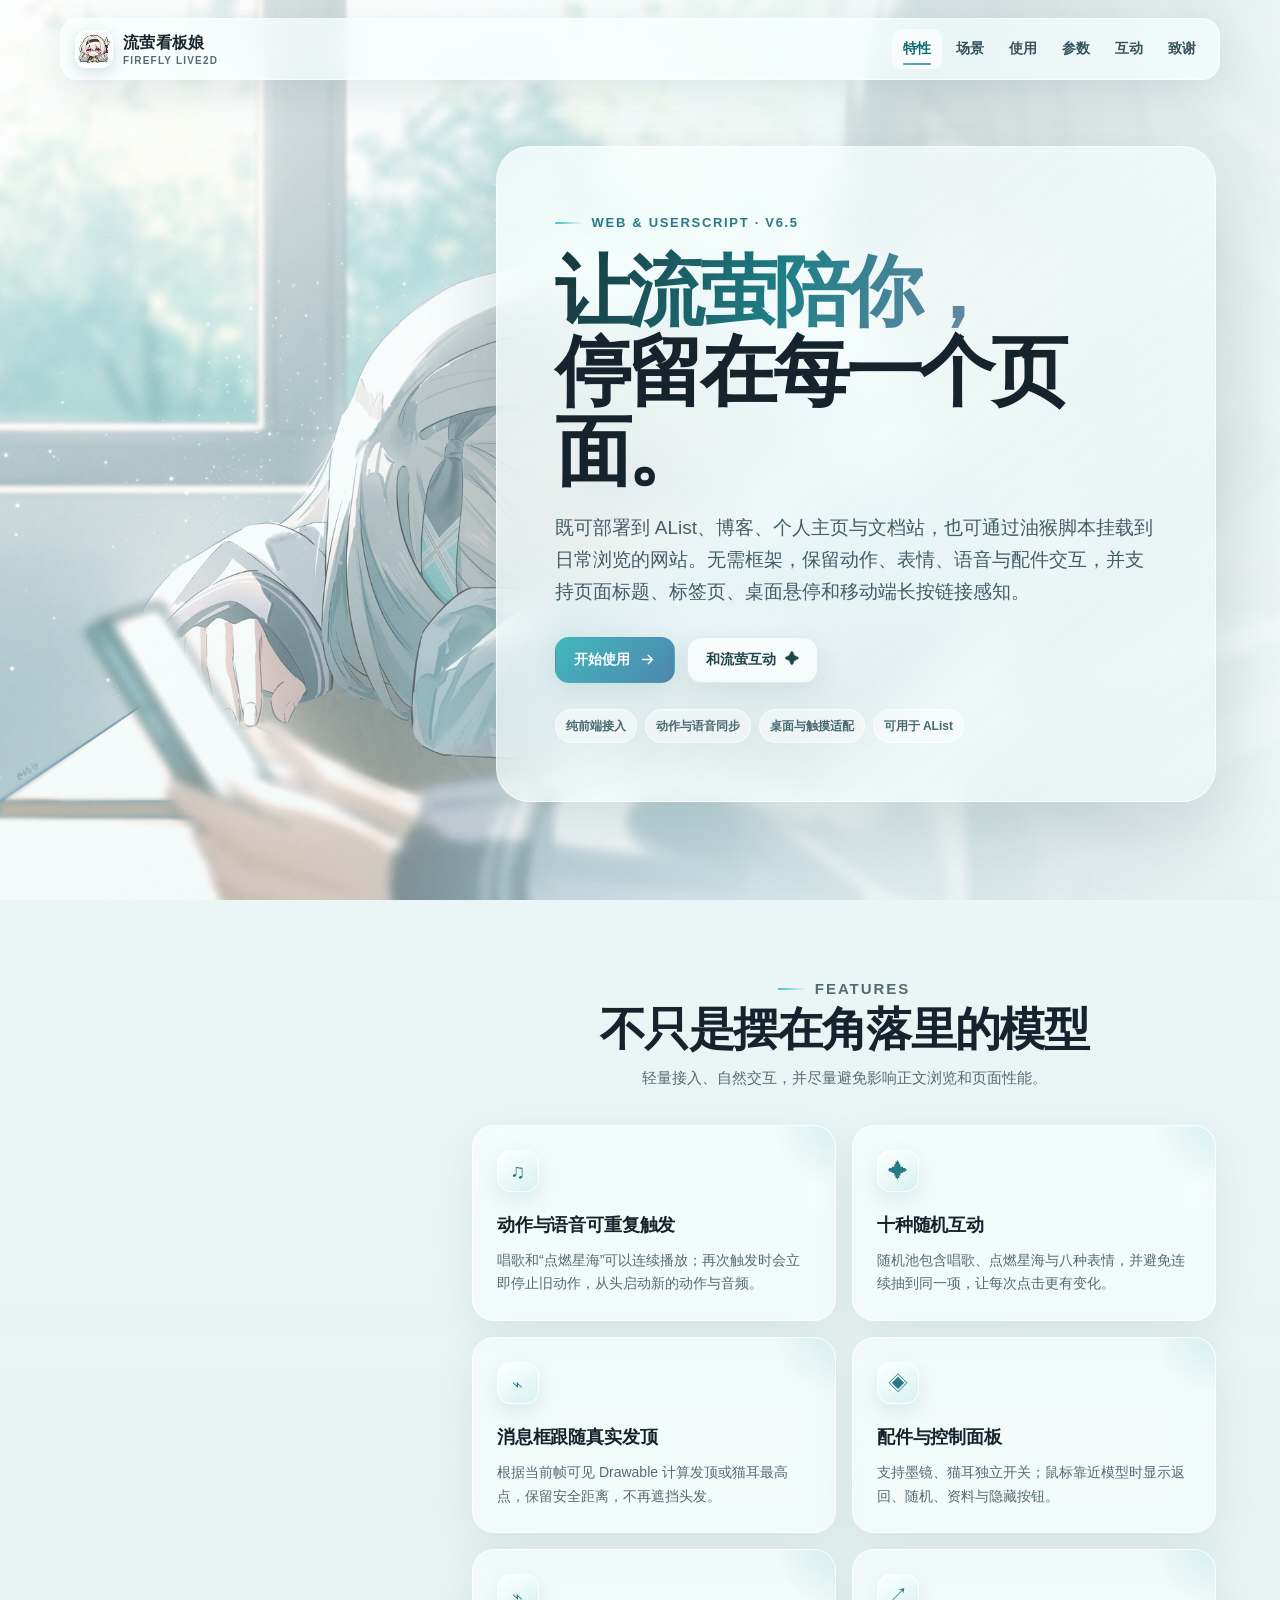
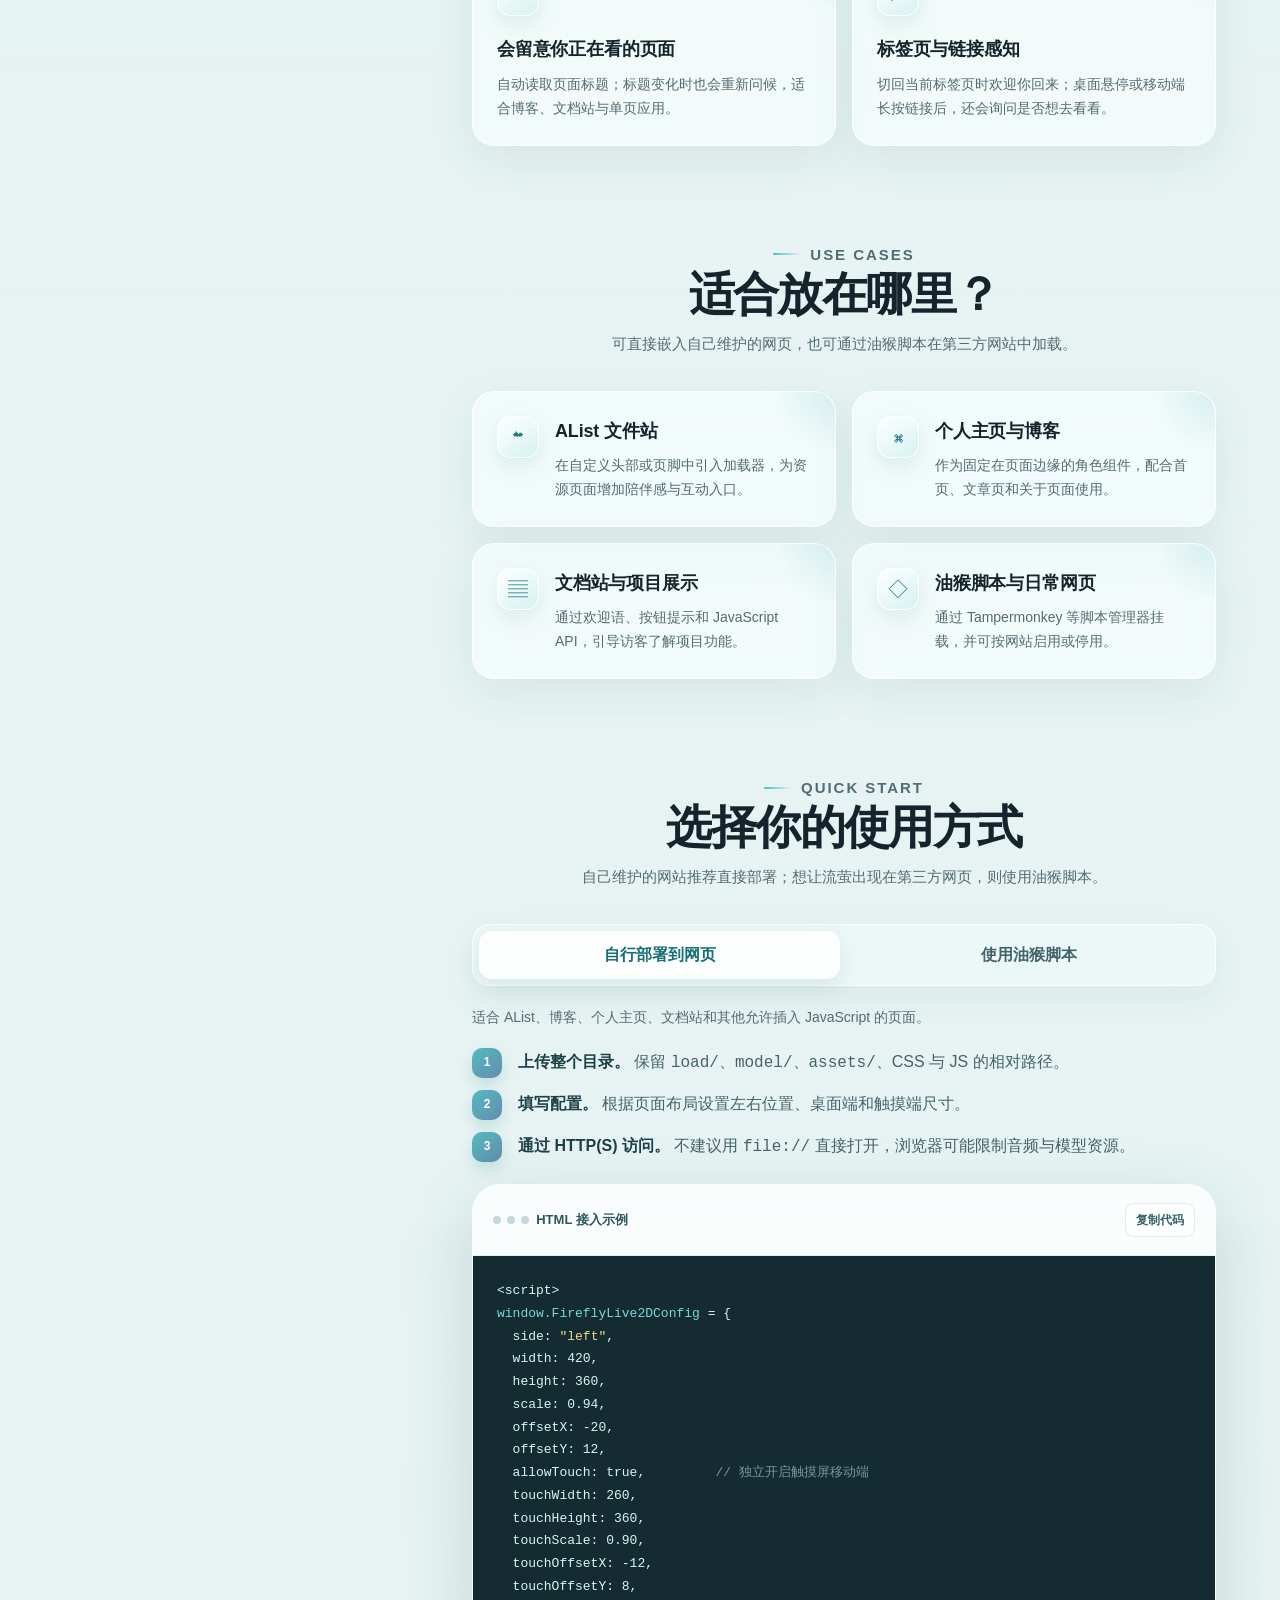
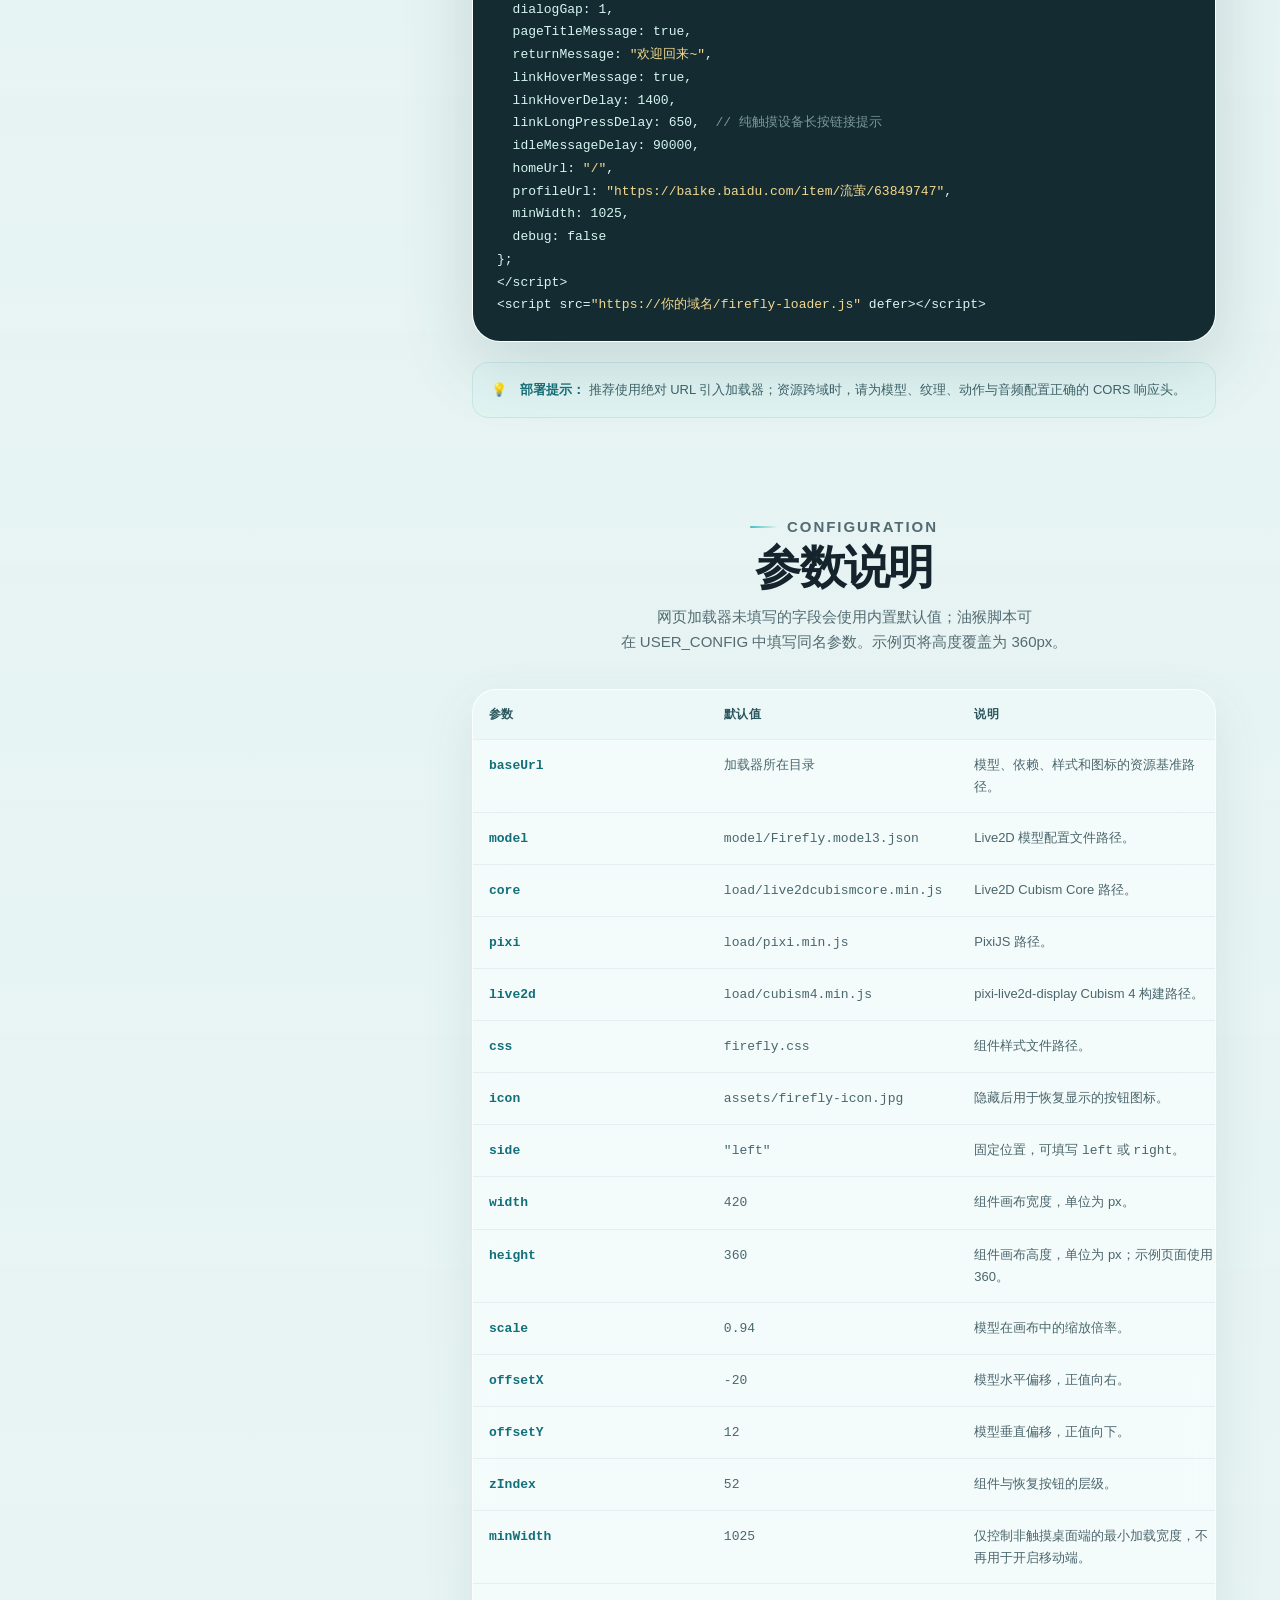
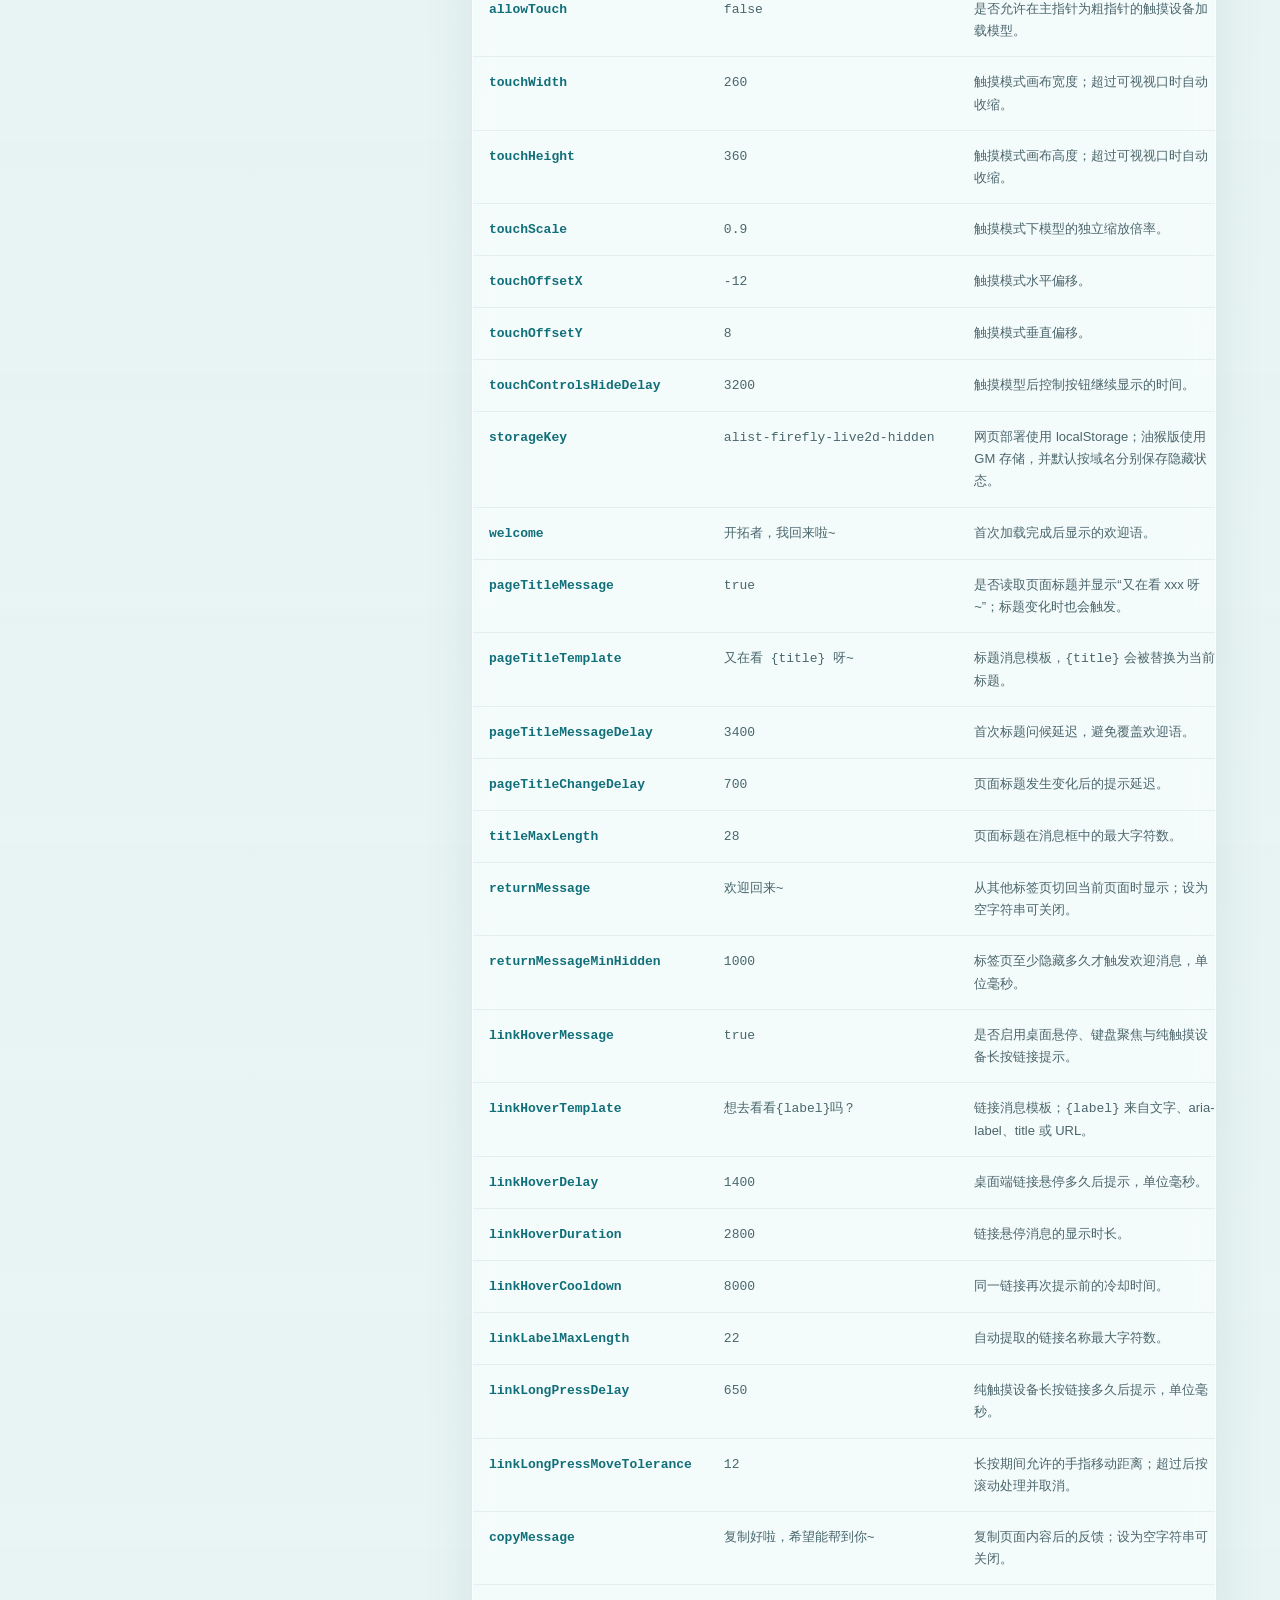
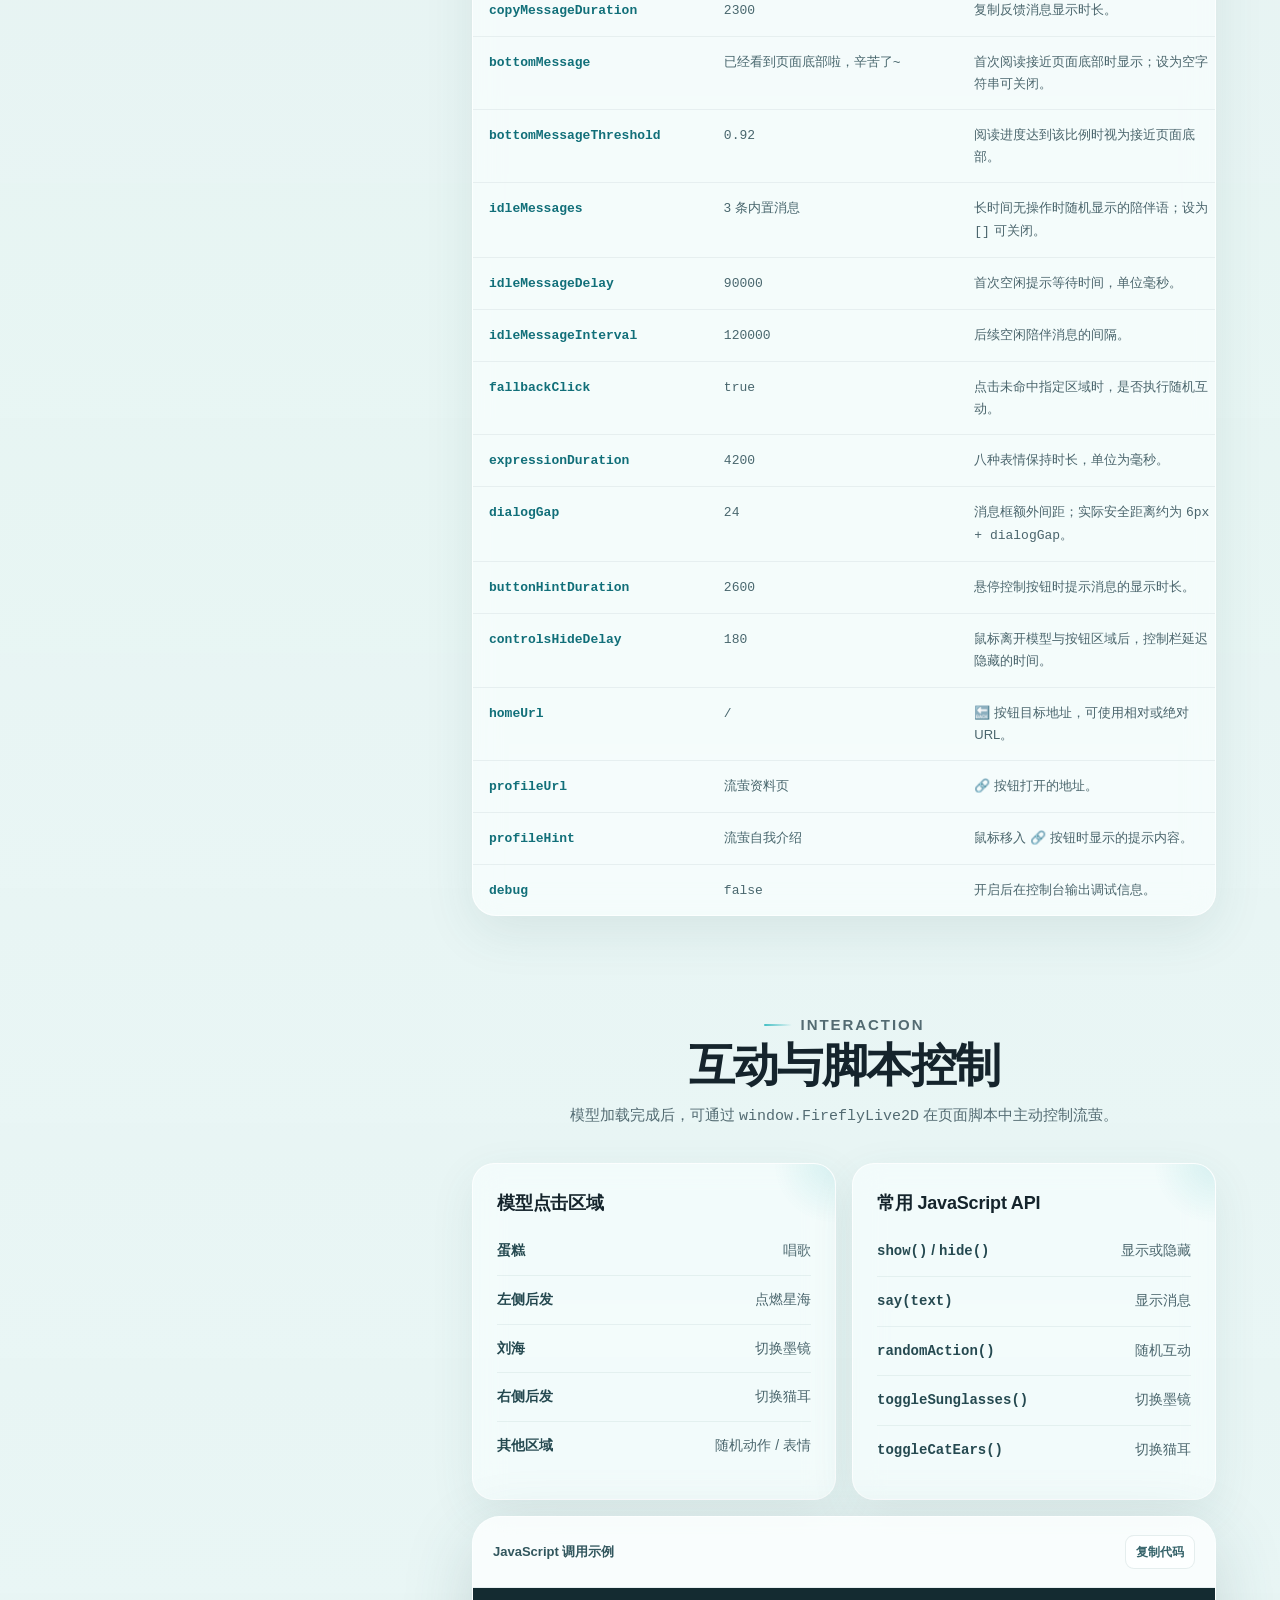
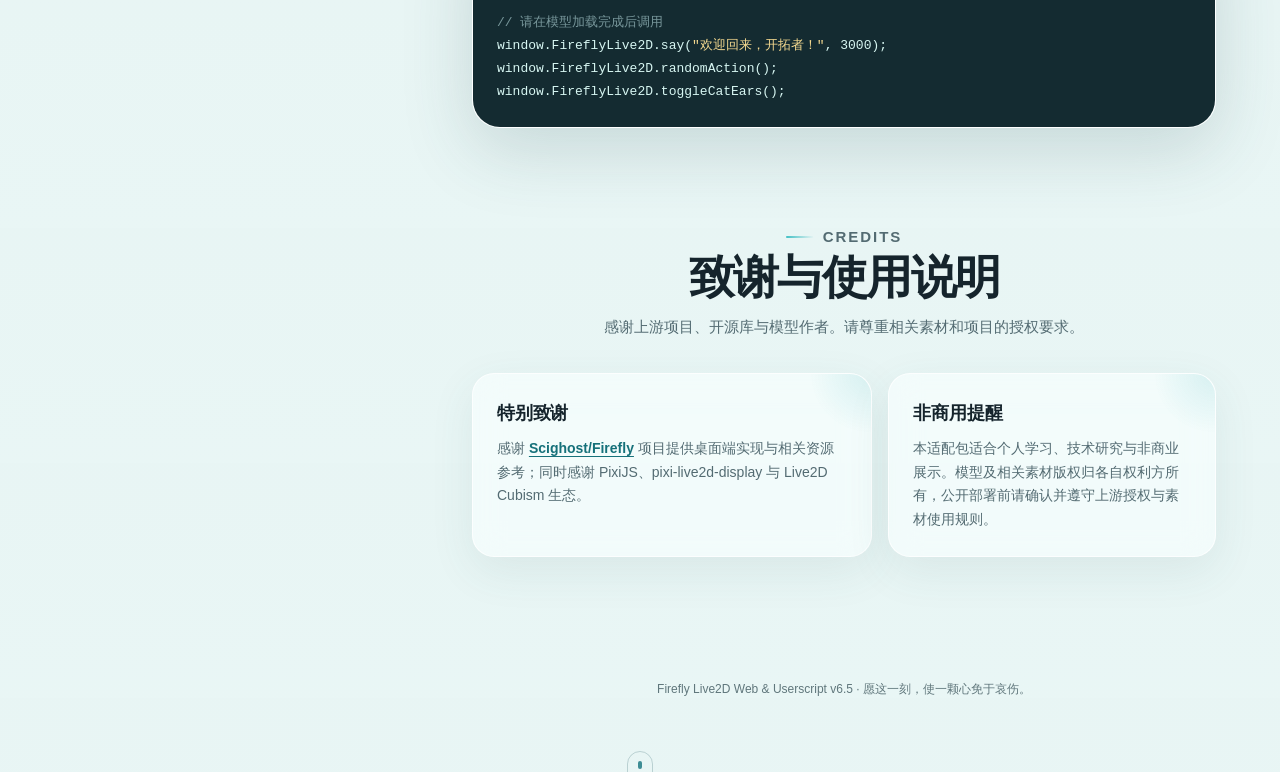
==== index.html @ b2aa6230 "流萤看板娘" ====
<!doctype html>
<html lang="zh-CN">
<head>
  <meta charset="UTF-8">
  <meta name="viewport" content="width=device-width, initial-scale=1.0">
  <meta name="description" content="流萤 Live2D 看板娘：支持网页自行部署与油猴脚本两种方式，适用于 AList、博客、个人主页、文档站及日常浏览网页。">
  <meta name="theme-color" content="#d8f2f1">
  <title>流萤看板娘 · 网页部署与油猴脚本</title>
  <style>
    :root {
      color-scheme: light;
      --ink: #15242c;
      --muted: #536b72;
      --line: rgba(255, 255, 255, .52);
      --glass: rgba(244, 252, 252, .72);
      --glass-strong: rgba(250, 255, 255, .88);
      --cyan: #42bfc4;
      --cyan-deep: #147c86;
      --blue: #5c88b5;
      --shadow: 0 22px 70px rgba(42, 83, 91, .18);
      --radius: 28px;
      --page-right: clamp(20px, 5vw, 78px);
      --model-space: clamp(360px, 35vw, 520px);
    }

    * { box-sizing: border-box; }

    html {
      scroll-behavior: smooth;
      scroll-padding-top: 92px;
    }

    body {
      min-width: 320px;
      margin: 0;
      color: var(--ink);
      font-family: Inter, ui-sans-serif, -apple-system, BlinkMacSystemFont, "Segoe UI", "Microsoft YaHei", "PingFang SC", sans-serif;
      line-height: 1.7;
      background: #eaf6f5;
      overflow-x: hidden;
    }

    button, a { -webkit-tap-highlight-color: transparent; }
    a { color: inherit; }

    .site-background {
      position: fixed;
      inset: 0;
      z-index: -3;
      overflow: hidden;
      background: #dcefee;
    }

    .site-background img {
      width: 100%;
      height: 100%;
      object-fit: cover;
      object-position: center center;
      filter: saturate(.88) contrast(.96) brightness(1.04);
      transform: scale(1.015);
    }

    .site-background::after {
      content: "";
      position: absolute;
      inset: 0;
      background:
        linear-gradient(90deg, rgba(225, 245, 244, .06) 0%, rgba(233, 248, 247, .18) 32%, rgba(239, 250, 249, .72) 66%, rgba(247, 253, 252, .92) 100%),
        linear-gradient(180deg, rgba(255, 255, 255, .08), rgba(220, 239, 238, .28));
    }

    .noise {
      position: fixed;
      inset: 0;
      z-index: -2;
      pointer-events: none;
      opacity: .24;
      background-image: url("data:image/svg+xml,%3Csvg viewBox='0 0 180 180' xmlns='http://www.w3.org/2000/svg'%3E%3Cfilter id='n'%3E%3CfeTurbulence type='fractalNoise' baseFrequency='.9' numOctaves='2' stitchTiles='stitch'/%3E%3C/filter%3E%3Crect width='100%25' height='100%25' filter='url(%23n)' opacity='.09'/%3E%3C/svg%3E");
    }

    .topbar {
      position: fixed;
      top: 18px;
      left: 50%;
      z-index: 100;
      width: min(1160px, calc(100% - 36px));
      transform: translateX(-50%);
      display: flex;
      align-items: center;
      justify-content: space-between;
      gap: 18px;
      padding: 10px 12px 10px 14px;
      border: 1px solid var(--line);
      border-radius: 18px;
      background: rgba(248, 255, 255, .68);
      box-shadow: 0 12px 40px rgba(42, 86, 93, .12);
      backdrop-filter: blur(18px) saturate(1.2);
      -webkit-backdrop-filter: blur(18px) saturate(1.2);
    }

    .brand {
      display: inline-flex;
      align-items: center;
      gap: 10px;
      min-width: max-content;
      text-decoration: none;
      font-weight: 800;
      letter-spacing: .02em;
    }

    .brand img {
      width: 38px;
      height: 38px;
      object-fit: cover;
      border: 2px solid rgba(255,255,255,.9);
      border-radius: 12px;
      box-shadow: 0 5px 16px rgba(45, 108, 116, .18);
    }

    .brand small {
      display: block;
      margin-top: -4px;
      color: var(--muted);
      font-size: 10px;
      font-weight: 700;
      letter-spacing: .12em;
      text-transform: uppercase;
    }

    .nav {
      display: flex;
      align-items: center;
      gap: 3px;
      min-width: 0;
      overflow-x: auto;
      scrollbar-width: none;
    }

    .nav::-webkit-scrollbar { display: none; }

    .nav a {
      position: relative;
      flex: 0 0 auto;
      padding: 8px 11px;
      border-radius: 10px;
      color: #34535b;
      font-size: 14px;
      font-weight: 650;
      text-decoration: none;
      transition: color .2s ease, background .2s ease, transform .2s ease;
    }

    .nav a:hover,
    .nav a:focus-visible,
    .nav a.active {
      color: #0e6972;
      background: rgba(255,255,255,.66);
      outline: none;
    }

    .nav a:hover { transform: translateY(-1px); }

    .nav a.active::after {
      content: "";
      position: absolute;
      left: 11px;
      right: 11px;
      bottom: 4px;
      height: 2px;
      border-radius: 99px;
      background: linear-gradient(90deg, #44b9bd, #6a8faf);
    }

    main {
      position: relative;
      width: 100%;
    }

    .hero {
      min-height: 100svh;
      display: flex;
      align-items: center;
      padding: 126px var(--page-right) 78px var(--model-space);
    }

    .hero-card {
      width: min(720px, 100%);
      margin-left: auto;
      padding: clamp(28px, 4.5vw, 58px);
      border: 1px solid rgba(255,255,255,.64);
      border-radius: 34px;
      background: linear-gradient(145deg, rgba(249,255,255,.74), rgba(237,249,248,.58));
      box-shadow: var(--shadow);
      backdrop-filter: blur(22px) saturate(1.14);
      -webkit-backdrop-filter: blur(22px) saturate(1.14);
    }

    .eyebrow {
      display: inline-flex;
      align-items: center;
      gap: 9px;
      margin: 0 0 18px;
      color: #287985;
      font-size: 13px;
      font-weight: 800;
      letter-spacing: .13em;
      text-transform: uppercase;
    }

    .eyebrow::before {
      content: "";
      width: 28px;
      height: 2px;
      border-radius: 99px;
      background: linear-gradient(90deg, var(--cyan), rgba(66,191,196,0));
    }

    h1, h2, h3, p { margin-top: 0; }

    h1 {
      margin-bottom: 20px;
      font-size: clamp(42px, 6vw, 78px);
      line-height: 1.04;
      letter-spacing: -.055em;
      text-wrap: balance;
    }

    .gradient-text {
      color: transparent;
      background: linear-gradient(110deg, #17383d 3%, #1f7f87 52%, #6889a7 98%);
      -webkit-background-clip: text;
      background-clip: text;
    }

    .hero-lead {
      max-width: 610px;
      margin-bottom: 28px;
      color: #425e66;
      font-size: clamp(16px, 1.6vw, 19px);
    }

    .actions {
      display: flex;
      flex-wrap: wrap;
      gap: 12px;
      margin-bottom: 26px;
    }

    .button {
      display: inline-flex;
      align-items: center;
      justify-content: center;
      gap: 9px;
      min-height: 46px;
      padding: 0 18px;
      border: 1px solid rgba(52, 122, 130, .12);
      border-radius: 14px;
      color: #21444b;
      background: rgba(255,255,255,.68);
      box-shadow: 0 8px 24px rgba(42, 94, 101, .10);
      font: inherit;
      font-size: 14px;
      font-weight: 760;
      text-decoration: none;
      cursor: pointer;
      transition: transform .2s ease, box-shadow .2s ease, background .2s ease;
    }

    .button:hover {
      transform: translateY(-2px);
      box-shadow: 0 13px 28px rgba(39, 111, 119, .16);
    }

    .button.primary {
      border-color: transparent;
      color: #fff;
      background: linear-gradient(135deg, #42b8bd, #4e86ad);
    }

    .button svg { width: 17px; height: 17px; }

    .chips {
      display: flex;
      flex-wrap: wrap;
      gap: 8px;
    }

    .chip {
      padding: 6px 10px;
      border: 1px solid rgba(255,255,255,.68);
      border-radius: 999px;
      color: #496970;
      background: rgba(255,255,255,.46);
      font-size: 12px;
      font-weight: 700;
    }

    .scroll-cue {
      position: absolute;
      left: 50%;
      bottom: 22px;
      width: 26px;
      height: 42px;
      border: 1px solid rgba(49, 100, 107, .25);
      border-radius: 99px;
      transform: translateX(-50%);
    }

    .scroll-cue::after {
      content: "";
      position: absolute;
      top: 9px;
      left: 50%;
      width: 4px;
      height: 8px;
      border-radius: 99px;
      background: #3e8d95;
      transform: translateX(-50%);
      animation: scroll-dot 1.8s ease-in-out infinite;
    }

    @keyframes scroll-dot {
      0%, 100% { opacity: .3; transform: translate(-50%, 0); }
      45% { opacity: 1; transform: translate(-50%, 12px); }
    }

    .content-wrap {
      padding: 76px var(--page-right) 100px;
      background:
        linear-gradient(180deg, rgba(238,248,247,.12), rgba(229,242,241,.82) 8%, rgba(232,245,244,.94) 100%);
    }

    .content-inner {
      width: min(1080px, 100%);
      margin: 0 auto;
    }

    .section {
      margin-bottom: 96px;
      scroll-margin-top: 105px;
    }

    .section-heading {
      display: flex;
      flex-direction: column;
      align-items: center;
      gap: 10px;
      width: min(780px, 100%);
      margin: 0 auto 32px;
      text-align: center;
    }

    .section-heading > div {
      display: flex;
      flex-direction: column;
      align-items: center;
    }

    .section-heading h2 {
      margin-bottom: 0;
      font-size: clamp(30px, 4vw, 46px);
      line-height: 1.13;
      letter-spacing: -.035em;
    }

    .section-heading p {
      max-width: 680px;
      margin-bottom: 2px;
      color: var(--muted);
      font-size: 15px;
      text-wrap: balance;
    }

    .section-heading .eyebrow { justify-content: center; }

    .grid {
      display: grid;
      gap: 16px;
    }

    .feature-grid { grid-template-columns: repeat(2, minmax(0, 1fr)); }
    .scenario-grid { grid-template-columns: repeat(2, minmax(0, 1fr)); }

    .card {
      position: relative;
      overflow: hidden;
      padding: 24px;
      border: 1px solid rgba(255,255,255,.72);
      border-radius: 22px;
      background: rgba(249, 255, 255, .62);
      box-shadow: 0 14px 45px rgba(57, 98, 104, .09);
      backdrop-filter: blur(15px);
      -webkit-backdrop-filter: blur(15px);
    }

    .card::before {
      content: "";
      position: absolute;
      width: 120px;
      height: 120px;
      right: -58px;
      top: -60px;
      border-radius: 50%;
      background: radial-gradient(circle, rgba(88,190,192,.18), rgba(88,190,192,0) 70%);
      pointer-events: none;
    }

    .card-icon {
      display: grid;
      place-items: center;
      width: 42px;
      height: 42px;
      margin-bottom: 18px;
      border: 1px solid rgba(255,255,255,.78);
      border-radius: 14px;
      color: #267985;
      background: linear-gradient(145deg, rgba(255,255,255,.9), rgba(203,239,237,.72));
      box-shadow: 0 8px 22px rgba(57, 124, 131, .13);
      font-size: 20px;
    }

    .card h3 {
      margin-bottom: 8px;
      font-size: 18px;
      letter-spacing: -.01em;
    }

    .card p {
      margin-bottom: 0;
      color: var(--muted);
      font-size: 14px;
    }

    .scenario-card {
      display: grid;
      grid-template-columns: auto 1fr;
      gap: 16px;
      align-items: start;
    }

    .scenario-card .card-icon { margin-bottom: 0; }

    .panel {
      overflow: hidden;
      border: 1px solid rgba(255,255,255,.76);
      border-radius: var(--radius);
      background: rgba(247, 254, 254, .73);
      box-shadow: var(--shadow);
      backdrop-filter: blur(18px);
      -webkit-backdrop-filter: blur(18px);
    }

    .panel-head {
      display: flex;
      align-items: center;
      justify-content: space-between;
      gap: 16px;
      padding: 18px 20px;
      border-bottom: 1px solid rgba(89, 130, 135, .11);
      color: #31565d;
      background: rgba(255,255,255,.46);
      font-size: 13px;
      font-weight: 800;
    }

    .window-dots { display: inline-flex; gap: 6px; }
    .window-dots i { width: 8px; height: 8px; border-radius: 50%; background: rgba(52,110,117,.26); }

    .copy-button {
      padding: 6px 10px;
      border: 1px solid rgba(56, 112, 119, .12);
      border-radius: 9px;
      color: #35636a;
      background: rgba(255,255,255,.55);
      font: inherit;
      font-size: 12px;
      font-weight: 750;
      cursor: pointer;
    }

    pre {
      margin: 0;
      padding: 24px;
      color: #d7f6f2;
      background: #142b31;
      font: 13px/1.75 "Cascadia Code", "SFMono-Regular", Consolas, monospace;
      tab-size: 2;
      white-space: pre;
      overflow: auto;
    }

    code { font-family: "Cascadia Code", "SFMono-Regular", Consolas, monospace; }
    .code-key { color: #78d7d6; }
    .code-string { color: #f3d88f; }
    .code-comment { color: #78979b; }

    .steps {
      display: grid;
      gap: 12px;
      margin: 0 0 22px;
      padding: 0;
      list-style: none;
      counter-reset: step;
    }

    .steps li {
      counter-increment: step;
      display: grid;
      grid-template-columns: 34px 1fr;
      gap: 12px;
      align-items: start;
      color: #45636a;
    }

    .steps li::before {
      content: counter(step);
      display: grid;
      place-items: center;
      width: 30px;
      height: 30px;
      border-radius: 10px;
      color: #fff;
      background: linear-gradient(135deg, #52bbc0, #668caf);
      font-size: 12px;
      font-weight: 900;
      box-shadow: 0 7px 15px rgba(58, 135, 143, .2);
    }

    .steps strong { color: #1d4148; }


    .install-tabs {
      display: grid;
      grid-template-columns: repeat(2, minmax(0, 1fr));
      gap: 8px;
      margin: 0 0 20px;
      padding: 6px;
      border: 1px solid rgba(255,255,255,.72);
      border-radius: 18px;
      background: rgba(239,250,249,.62);
      box-shadow: 0 10px 34px rgba(48, 94, 101, .08);
    }

    .install-tab {
      min-height: 48px;
      padding: 9px 14px;
      border: 0;
      border-radius: 13px;
      color: #43636a;
      background: transparent;
      font: inherit;
      font-weight: 800;
      cursor: pointer;
      transition: color .18s ease, background .18s ease, box-shadow .18s ease;
    }

    .install-tab[aria-selected="true"] {
      color: #176e77;
      background: rgba(255,255,255,.86);
      box-shadow: 0 7px 22px rgba(43, 104, 111, .12);
    }

    .install-pane[hidden] { display: none; }
    .install-pane .panel + .notice,
    .install-pane .steps + .panel { margin-top: 20px; }

    .method-actions {
      display: flex;
      flex-wrap: wrap;
      gap: 10px;
      margin: 18px 0 4px;
    }

    .method-note {
      margin: 0 0 18px;
      color: var(--muted);
      font-size: 14px;
    }

    .table-wrap {
      overflow: auto;
      border: 1px solid rgba(255,255,255,.75);
      border-radius: 24px;
      background: rgba(250,255,255,.66);
      box-shadow: 0 16px 50px rgba(48, 94, 101, .10);
      backdrop-filter: blur(14px);
      -webkit-backdrop-filter: blur(14px);
    }

    table {
      width: 100%;
      min-width: 760px;
      border-collapse: collapse;
      font-size: 13px;
    }

    th, td {
      padding: 14px 16px;
      border-bottom: 1px solid rgba(76, 116, 122, .09);
      text-align: left;
      vertical-align: top;
    }

    th {
      position: sticky;
      top: 0;
      z-index: 1;
      color: #2c565d;
      background: rgba(235,248,247,.94);
      font-size: 12px;
      letter-spacing: .04em;
    }

    tbody tr:hover { background: rgba(255,255,255,.48); }
    tbody tr:last-child td { border-bottom: 0; }
    td:first-child code { color: #116f79; font-weight: 800; }
    td:nth-child(2) { color: #48666d; white-space: nowrap; }
    td:nth-child(3) { color: #4a656c; }

    .notice {
      display: flex;
      gap: 13px;
      margin-top: 18px;
      padding: 16px 18px;
      border: 1px solid rgba(75, 155, 160, .15);
      border-radius: 16px;
      color: #3f6268;
      background: rgba(221, 245, 243, .64);
      font-size: 13px;
    }

    .notice strong { color: #156e77; }

    .interaction-grid {
      display: grid;
      grid-template-columns: 1fr 1fr;
      gap: 16px;
    }

    .interaction-list {
      margin: 0;
      padding: 0;
      list-style: none;
    }

    .interaction-list li {
      display: flex;
      justify-content: space-between;
      gap: 16px;
      padding: 12px 0;
      border-bottom: 1px solid rgba(78, 119, 125, .09);
      color: #4c676e;
      font-size: 14px;
    }

    .interaction-list li:last-child { border-bottom: 0; }
    .interaction-list strong { color: #254950; }

    .thanks {
      display: grid;
      grid-template-columns: 1.1fr .9fr;
      gap: 16px;
    }

    .thanks a {
      color: #16717a;
      font-weight: 750;
      text-decoration-thickness: 1px;
      text-underline-offset: 3px;
    }

    footer {
      padding: 26px 0 4px;
      color: #60777c;
      font-size: 12px;
      text-align: center;
    }

    .reveal {
      opacity: 0;
      transform: translateY(18px);
      transition: opacity .7s ease, transform .7s ease;
    }

    .reveal.visible { opacity: 1; transform: translateY(0); }

    @media (max-width: 1180px) {
      :root { --model-space: clamp(330px, 34vw, 420px); }
      .topbar { width: min(1080px, calc(100% - 28px)); }
      .nav a { padding-inline: 9px; font-size: 13px; }
      h1 { font-size: clamp(40px, 6vw, 64px); }
    }

    @media (min-width: 1025px) and (max-width: 1500px) {
      .content-wrap {
        padding-left: calc(var(--model-space) + 24px);
        padding-right: var(--page-right);
      }
      .content-inner { width: min(980px, 100%); }
    }

    @media (max-width: 1024px), (pointer: coarse) {
      :root { --model-space: var(--page-right); }
      .site-background img { object-position: 43% center; }
      .site-background::after {
        background: linear-gradient(180deg, rgba(240,250,249,.52), rgba(239,250,249,.9) 55%, rgba(232,246,245,.98));
      }
      .hero { align-items: flex-end; padding-top: 130px; }
      .hero-card { width: 100%; }
      .content-wrap { padding-inline: var(--page-right); }
      .content-inner { width: 100%; }
    }

    @media (max-width: 720px) {
      .topbar { top: 10px; width: calc(100% - 20px); }
      .brand span { font-size: 14px; }
      .brand small { display: none; }
      .nav a { padding: 7px 8px; font-size: 12px; }
      .hero { padding-top: 112px; padding-bottom: 60px; }
      .hero-card { padding: 25px 20px; border-radius: 25px; }
      h1 { font-size: clamp(37px, 13vw, 56px); }
      .content-wrap { padding-top: 54px; padding-bottom: 70px; }
      .section { margin-bottom: 66px; }
      .section-heading { gap: 9px; margin-bottom: 25px; }
      .feature-grid, .scenario-grid, .interaction-grid, .thanks { grid-template-columns: 1fr; }
      .actions .button { flex: 1 1 160px; }
      .card { padding: 20px; }
      pre { padding: 20px 16px; font-size: 12px; }
      .scroll-cue { display: none; }
    }

    @media (prefers-reduced-motion: reduce) {
      html { scroll-behavior: auto; }
      *, *::before, *::after { animation: none !important; transition-duration: .01ms !important; }
      .reveal { opacity: 1; transform: none; }
    }
  </style>
</head>
<body>
  <div class="site-background" aria-hidden="true">
    <img src="./assets/firefly-background.jpg" alt="">
  </div>
  <div class="noise" aria-hidden="true"></div>

  <header class="topbar">
    <a class="brand" href="#top" aria-label="返回页面顶部">
      <img src="./assets/firefly-icon.jpg" alt="流萤图标">
      <span>流萤看板娘<small>Firefly Live2D</small></span>
    </a>
    <nav class="nav" aria-label="主导航">
      <a href="#features">特性</a>
      <a href="#scenarios">场景</a>
      <a href="#quick-start">使用</a>
      <a href="#config">参数</a>
      <a href="#interaction">互动</a>
      <a href="#thanks">致谢</a>
    </nav>
  </header>

  <main id="top">
    <section class="hero" aria-labelledby="hero-title">
      <div class="hero-card">
        <p class="eyebrow">Web & Userscript · v6.5</p>
        <h1 id="hero-title"><span class="gradient-text">让流萤陪你，</span><br>停留在每一个页面。</h1>
        <p class="hero-lead">
          既可部署到 AList、博客、个人主页与文档站，也可通过油猴脚本挂载到日常浏览的网站。无需框架，保留动作、表情、语音与配件交互，并支持页面标题、标签页、桌面悬停和移动端长按链接感知。
        </p>
        <div class="actions">
          <a class="button primary" href="#quick-start">
            开始使用
            <svg viewBox="0 0 24 24" fill="none" aria-hidden="true"><path d="M5 12h14M13 6l6 6-6 6" stroke="currentColor" stroke-width="2" stroke-linecap="round" stroke-linejoin="round"/></svg>
          </a>
          <button class="button" id="demo-action" type="button">
            和流萤互动
            <span aria-hidden="true">✦</span>
          </button>
        </div>
        <div class="chips" aria-label="项目特性标签">
          <span class="chip">纯前端接入</span>
          <span class="chip">动作与语音同步</span>
          <span class="chip">桌面与触摸适配</span>
          <span class="chip">可用于 AList</span>
        </div>
      </div>
      <a class="scroll-cue" href="#features" aria-label="向下查看内容"></a>
    </section>

    <div class="content-wrap">
      <div class="content-inner">
        <section class="section reveal" id="features">
          <div class="section-heading">
            <div>
              <p class="eyebrow">Features</p>
              <h2>不只是摆在角落里的模型</h2>
            </div>
            <p>轻量接入、自然交互，并尽量避免影响正文浏览和页面性能。</p>
          </div>
          <div class="grid feature-grid">
            <article class="card">
              <div class="card-icon" aria-hidden="true">♫</div>
              <h3>动作与语音可重复触发</h3>
              <p>唱歌和“点燃星海”可以连续播放；再次触发时会立即停止旧动作，从头启动新的动作与音频。</p>
            </article>
            <article class="card">
              <div class="card-icon" aria-hidden="true">✦</div>
              <h3>十种随机互动</h3>
              <p>随机池包含唱歌、点燃星海与八种表情，并避免连续抽到同一项，让每次点击更有变化。</p>
            </article>
            <article class="card">
              <div class="card-icon" aria-hidden="true">⌁</div>
              <h3>消息框跟随真实发顶</h3>
              <p>根据当前帧可见 Drawable 计算发顶或猫耳最高点，保留安全距离，不再遮挡头发。</p>
            </article>
            <article class="card">
              <div class="card-icon" aria-hidden="true">◈</div>
              <h3>配件与控制面板</h3>
              <p>支持墨镜、猫耳独立开关；鼠标靠近模型时显示返回、随机、资料与隐藏按钮。</p>
            </article>
            <article class="card">
              <div class="card-icon" aria-hidden="true">⌁</div>
              <h3>会留意你正在看的页面</h3>
              <p>自动读取页面标题；标题变化时也会重新问候，适合博客、文档站与单页应用。</p>
            </article>
            <article class="card">
              <div class="card-icon" aria-hidden="true">↗</div>
              <h3>标签页与链接感知</h3>
              <p>切回当前标签页时欢迎你回来；桌面悬停或移动端长按链接后，还会询问是否想去看看。</p>
            </article>
          </div>
        </section>

        <section class="section reveal" id="scenarios">
          <div class="section-heading">
            <div>
              <p class="eyebrow">Use cases</p>
              <h2>适合放在哪里？</h2>
            </div>
            <p>可直接嵌入自己维护的网页，也可通过油猴脚本在第三方网站中加载。</p>
          </div>
          <div class="grid scenario-grid">
            <article class="card scenario-card">
              <div class="card-icon" aria-hidden="true">☁</div>
              <div><h3>AList 文件站</h3><p>在自定义头部或页脚中引入加载器，为资源页面增加陪伴感与互动入口。</p></div>
            </article>
            <article class="card scenario-card">
              <div class="card-icon" aria-hidden="true">⌘</div>
              <div><h3>个人主页与博客</h3><p>作为固定在页面边缘的角色组件，配合首页、文章页和关于页面使用。</p></div>
            </article>
            <article class="card scenario-card">
              <div class="card-icon" aria-hidden="true">▤</div>
              <div><h3>文档站与项目展示</h3><p>通过欢迎语、按钮提示和 JavaScript API，引导访客了解项目功能。</p></div>
            </article>
            <article class="card scenario-card">
              <div class="card-icon" aria-hidden="true">◇</div>
              <div><h3>油猴脚本与日常网页</h3><p>通过 Tampermonkey 等脚本管理器挂载，并可按网站启用或停用。</p></div>
            </article>
          </div>
        </section>

        <section class="section reveal" id="quick-start">
          <div class="section-heading">
            <div>
              <p class="eyebrow">Quick start</p>
              <h2>选择你的使用方式</h2>
            </div>
            <p>自己维护的网站推荐直接部署；想让流萤出现在第三方网页，则使用油猴脚本。</p>
          </div>

          <div class="install-tabs" role="tablist" aria-label="使用方式">
            <button class="install-tab" id="tab-web" type="button" role="tab" aria-selected="true" aria-controls="pane-web" data-install-tab="web">自行部署到网页</button>
            <button class="install-tab" id="tab-userscript" type="button" role="tab" aria-selected="false" aria-controls="pane-userscript" data-install-tab="userscript" tabindex="-1">使用油猴脚本</button>
          </div>

          <div class="install-pane" id="pane-web" role="tabpanel" aria-labelledby="tab-web" data-install-pane="web">
            <p class="method-note">适合 AList、博客、个人主页、文档站和其他允许插入 JavaScript 的页面。</p>
            <ol class="steps">
              <li><div><strong>上传整个目录。</strong> 保留 <code>load/</code>、<code>model/</code>、<code>assets/</code>、CSS 与 JS 的相对路径。</div></li>
              <li><div><strong>填写配置。</strong> 根据页面布局设置左右位置、桌面端和触摸端尺寸。</div></li>
              <li><div><strong>通过 HTTP(S) 访问。</strong> 不建议用 <code>file://</code> 直接打开，浏览器可能限制音频与模型资源。</div></li>
            </ol>

            <div class="panel">
              <div class="panel-head">
                <span><span class="window-dots" aria-hidden="true"><i></i><i></i><i></i></span>&nbsp;&nbsp;HTML 接入示例</span>
                <button class="copy-button" type="button" data-copy="install-code">复制代码</button>
              </div>
              <pre id="install-code"><code>&lt;script&gt;
<span class="code-key">window.FireflyLive2DConfig</span> = {
  side: <span class="code-string">"left"</span>,
  width: 420,
  height: 360,
  scale: 0.94,
  offsetX: -20,
  offsetY: 12,
  allowTouch: true,         <span class="code-comment">// 独立开启触摸屏移动端</span>
  touchWidth: 260,
  touchHeight: 360,
  touchScale: 0.90,
  touchOffsetX: -12,
  touchOffsetY: 8,
  dialogGap: 1,
  pageTitleMessage: true,
  returnMessage: <span class="code-string">"欢迎回来~"</span>,
  linkHoverMessage: true,
  linkHoverDelay: 1400,
  linkLongPressDelay: 650,  <span class="code-comment">// 纯触摸设备长按链接提示</span>
  idleMessageDelay: 90000,
  homeUrl: <span class="code-string">"/"</span>,
  profileUrl: <span class="code-string">"https://baike.baidu.com/item/流萤/63849747"</span>,
  minWidth: 1025,
  debug: false
};
&lt;/script&gt;
&lt;script src=<span class="code-string">"https://你的域名/firefly-loader.js"</span> defer&gt;&lt;/script&gt;</code></pre>
            </div>

            <div class="notice">
              <span aria-hidden="true">💡</span>
              <div><strong>部署提示：</strong> 推荐使用绝对 URL 引入加载器；资源跨域时，请为模型、纹理、动作与音频配置正确的 CORS 响应头。</div>
            </div>
          </div>

          <div class="install-pane" id="pane-userscript" role="tabpanel" aria-labelledby="tab-userscript" data-install-pane="userscript" hidden>
            <p class="method-note">适合 Tampermonkey、Violentmonkey 等用户脚本管理器。脚本默认全站启用，可通过菜单对当前网站停用。</p>
            <ol class="steps">
              <li><div><strong>安装用户脚本管理器。</strong> Chrome、Edge、Firefox 等浏览器均可使用 Tampermonkey 或兼容扩展。</div></li>
              <li><div><strong>打开脚本安装页。</strong> 点击下方按钮，脚本管理器会识别 <code>.user.js</code> 并展示权限与安装确认。</div></li>
              <li><div><strong>按需修改配置。</strong> 可编辑 <code>USER_CONFIG</code>、黑白名单模式、桌面尺寸和触摸端参数。</div></li>
            </ol>

            <div class="method-actions">
              <a class="button primary" href="./userscript/firefly-live2d.user.js">安装油猴脚本</a>
              <a class="button" href="./userscript/README.md">查看脚本说明</a>
            </div>

            <div class="panel">
              <div class="panel-head">
                <span><span class="window-dots" aria-hidden="true"><i></i><i></i><i></i></span>&nbsp;&nbsp;油猴脚本关键配置</span>
                <button class="copy-button" type="button" data-copy="userscript-code">复制配置</button>
              </div>
              <pre id="userscript-code"><code><span class="code-comment">// 脚本内 USER_CONFIG；触摸端默认开启</span>
const USER_CONFIG = {
  side: <span class="code-string">"left"</span>,
  width: 420,
  height: 360,
  allowTouch: true,
  touchWidth: 260,
  touchHeight: 360,
  touchScale: 0.90,
  linkHoverMessage: true,
  linkLongPressDelay: 650,
  minWidth: 1025
};

<span class="code-comment">// 自行托管资源时，还要同步修改：</span>
const BASE = <span class="code-string">"https://你的资源域名/"</span>;
<span class="code-comment">// 以及脚本头部四行 @require 与 @connect</span></code></pre>
            </div>

            <div class="notice">
              <span aria-hidden="true">🔒</span>
              <div><strong>权限说明：</strong> 本版将 <code>@connect</code> 从通配符收紧到默认资源域名。若更换 <code>BASE</code>，必须同步修改四行 <code>@require</code> 和 <code>@connect</code>。</div>
            </div>
          </div>
        </section>

        <section class="section reveal" id="config">
          <div class="section-heading">
            <div>
              <p class="eyebrow">Configuration</p>
              <h2>参数说明</h2>
            </div>
            <p>网页加载器未填写的字段会使用内置默认值；油猴脚本可在 USER_CONFIG 中填写同名参数。示例页将高度覆盖为 360px。</p>
          </div>
          <div class="table-wrap">
            <table>
              <thead><tr><th>参数</th><th>默认值</th><th>说明</th></tr></thead>
              <tbody>
                <tr><td><code>baseUrl</code></td><td>加载器所在目录</td><td>模型、依赖、样式和图标的资源基准路径。</td></tr>
                <tr><td><code>model</code></td><td><code>model/Firefly.model3.json</code></td><td>Live2D 模型配置文件路径。</td></tr>
                <tr><td><code>core</code></td><td><code>load/live2dcubismcore.min.js</code></td><td>Live2D Cubism Core 路径。</td></tr>
                <tr><td><code>pixi</code></td><td><code>load/pixi.min.js</code></td><td>PixiJS 路径。</td></tr>
                <tr><td><code>live2d</code></td><td><code>load/cubism4.min.js</code></td><td>pixi-live2d-display Cubism 4 构建路径。</td></tr>
                <tr><td><code>css</code></td><td><code>firefly.css</code></td><td>组件样式文件路径。</td></tr>
                <tr><td><code>icon</code></td><td><code>assets/firefly-icon.jpg</code></td><td>隐藏后用于恢复显示的按钮图标。</td></tr>
                <tr><td><code>side</code></td><td><code>"left"</code></td><td>固定位置，可填写 <code>left</code> 或 <code>right</code>。</td></tr>
                <tr><td><code>width</code></td><td><code>420</code></td><td>组件画布宽度，单位为 px。</td></tr>
                <tr><td><code>height</code></td><td><code>360</code></td><td>组件画布高度，单位为 px；示例页面使用 360。</td></tr>
                <tr><td><code>scale</code></td><td><code>0.94</code></td><td>模型在画布中的缩放倍率。</td></tr>
                <tr><td><code>offsetX</code></td><td><code>-20</code></td><td>模型水平偏移，正值向右。</td></tr>
                <tr><td><code>offsetY</code></td><td><code>12</code></td><td>模型垂直偏移，正值向下。</td></tr>
                <tr><td><code>zIndex</code></td><td><code>52</code></td><td>组件与恢复按钮的层级。</td></tr>
                <tr><td><code>minWidth</code></td><td><code>1025</code></td><td>仅控制非触摸桌面端的最小加载宽度，不再用于开启移动端。</td></tr>
                <tr><td><code>allowTouch</code></td><td><code>false</code></td><td>是否允许在主指针为粗指针的触摸设备加载模型。</td></tr>
                <tr><td><code>touchWidth</code></td><td><code>260</code></td><td>触摸模式画布宽度；超过可视视口时自动收缩。</td></tr>
                <tr><td><code>touchHeight</code></td><td><code>360</code></td><td>触摸模式画布高度；超过可视视口时自动收缩。</td></tr>
                <tr><td><code>touchScale</code></td><td><code>0.9</code></td><td>触摸模式下模型的独立缩放倍率。</td></tr>
                <tr><td><code>touchOffsetX</code></td><td><code>-12</code></td><td>触摸模式水平偏移。</td></tr>
                <tr><td><code>touchOffsetY</code></td><td><code>8</code></td><td>触摸模式垂直偏移。</td></tr>
                <tr><td><code>touchControlsHideDelay</code></td><td><code>3200</code></td><td>触摸模型后控制按钮继续显示的时间。</td></tr>
                <tr><td><code>storageKey</code></td><td><code>alist-firefly-live2d-hidden</code></td><td>网页部署使用 localStorage；油猴版使用 GM 存储，并默认按域名分别保存隐藏状态。</td></tr>
                <tr><td><code>welcome</code></td><td><code>开拓者，我回来啦~</code></td><td>首次加载完成后显示的欢迎语。</td></tr>
                <tr><td><code>pageTitleMessage</code></td><td><code>true</code></td><td>是否读取页面标题并显示“又在看 xxx 呀~”；标题变化时也会触发。</td></tr>
                <tr><td><code>pageTitleTemplate</code></td><td><code>又在看 {title} 呀~</code></td><td>标题消息模板，<code>{title}</code> 会被替换为当前标题。</td></tr>
                <tr><td><code>pageTitleMessageDelay</code></td><td><code>3400</code></td><td>首次标题问候延迟，避免覆盖欢迎语。</td></tr>
                <tr><td><code>pageTitleChangeDelay</code></td><td><code>700</code></td><td>页面标题发生变化后的提示延迟。</td></tr>
                <tr><td><code>titleMaxLength</code></td><td><code>28</code></td><td>页面标题在消息框中的最大字符数。</td></tr>
                <tr><td><code>returnMessage</code></td><td><code>欢迎回来~</code></td><td>从其他标签页切回当前页面时显示；设为空字符串可关闭。</td></tr>
                <tr><td><code>returnMessageMinHidden</code></td><td><code>1000</code></td><td>标签页至少隐藏多久才触发欢迎消息，单位毫秒。</td></tr>
                <tr><td><code>linkHoverMessage</code></td><td><code>true</code></td><td>是否启用桌面悬停、键盘聚焦与纯触摸设备长按链接提示。</td></tr>
                <tr><td><code>linkHoverTemplate</code></td><td><code>想去看看{label}吗？</code></td><td>链接消息模板；<code>{label}</code> 来自文字、aria-label、title 或 URL。</td></tr>
                <tr><td><code>linkHoverDelay</code></td><td><code>1400</code></td><td>桌面端链接悬停多久后提示，单位毫秒。</td></tr>
                <tr><td><code>linkHoverDuration</code></td><td><code>2800</code></td><td>链接悬停消息的显示时长。</td></tr>
                <tr><td><code>linkHoverCooldown</code></td><td><code>8000</code></td><td>同一链接再次提示前的冷却时间。</td></tr>
                <tr><td><code>linkLabelMaxLength</code></td><td><code>22</code></td><td>自动提取的链接名称最大字符数。</td></tr>
                <tr><td><code>linkLongPressDelay</code></td><td><code>650</code></td><td>纯触摸设备长按链接多久后提示，单位毫秒。</td></tr>
                <tr><td><code>linkLongPressMoveTolerance</code></td><td><code>12</code></td><td>长按期间允许的手指移动距离；超过后按滚动处理并取消。</td></tr>
                <tr><td><code>copyMessage</code></td><td><code>复制好啦，希望能帮到你~</code></td><td>复制页面内容后的反馈；设为空字符串可关闭。</td></tr>
                <tr><td><code>copyMessageDuration</code></td><td><code>2300</code></td><td>复制反馈消息显示时长。</td></tr>
                <tr><td><code>bottomMessage</code></td><td><code>已经看到页面底部啦，辛苦了~</code></td><td>首次阅读接近页面底部时显示；设为空字符串可关闭。</td></tr>
                <tr><td><code>bottomMessageThreshold</code></td><td><code>0.92</code></td><td>阅读进度达到该比例时视为接近页面底部。</td></tr>
                <tr><td><code>idleMessages</code></td><td>3 条内置消息</td><td>长时间无操作时随机显示的陪伴语；设为 <code>[]</code> 可关闭。</td></tr>
                <tr><td><code>idleMessageDelay</code></td><td><code>90000</code></td><td>首次空闲提示等待时间，单位毫秒。</td></tr>
                <tr><td><code>idleMessageInterval</code></td><td><code>120000</code></td><td>后续空闲陪伴消息的间隔。</td></tr>
                <tr><td><code>fallbackClick</code></td><td><code>true</code></td><td>点击未命中指定区域时，是否执行随机互动。</td></tr>
                <tr><td><code>expressionDuration</code></td><td><code>4200</code></td><td>八种表情保持时长，单位为毫秒。</td></tr>
                <tr><td><code>dialogGap</code></td><td><code>24</code></td><td>消息框额外间距；实际安全距离约为 <code>6px + dialogGap</code>。</td></tr>
                <tr><td><code>buttonHintDuration</code></td><td><code>2600</code></td><td>悬停控制按钮时提示消息的显示时长。</td></tr>
                <tr><td><code>controlsHideDelay</code></td><td><code>180</code></td><td>鼠标离开模型与按钮区域后，控制栏延迟隐藏的时间。</td></tr>
                <tr><td><code>homeUrl</code></td><td><code>/</code></td><td>🔙 按钮目标地址，可使用相对或绝对 URL。</td></tr>
                <tr><td><code>profileUrl</code></td><td>流萤资料页</td><td>🔗 按钮打开的地址。</td></tr>
                <tr><td><code>profileHint</code></td><td>流萤自我介绍</td><td>鼠标移入 🔗 按钮时显示的提示内容。</td></tr>
                <tr><td><code>debug</code></td><td><code>false</code></td><td>开启后在控制台输出调试信息。</td></tr>
              </tbody>
            </table>
          </div>
        </section>

        <section class="section reveal" id="interaction">
          <div class="section-heading">
            <div>
              <p class="eyebrow">Interaction</p>
              <h2>互动与脚本控制</h2>
            </div>
            <p>模型加载完成后，可通过 <code>window.FireflyLive2D</code> 在页面脚本中主动控制流萤。</p>
          </div>
          <div class="interaction-grid">
            <article class="card">
              <h3>模型点击区域</h3>
              <ul class="interaction-list">
                <li><strong>蛋糕</strong><span>唱歌</span></li>
                <li><strong>左侧后发</strong><span>点燃星海</span></li>
                <li><strong>刘海</strong><span>切换墨镜</span></li>
                <li><strong>右侧后发</strong><span>切换猫耳</span></li>
                <li><strong>其他区域</strong><span>随机动作 / 表情</span></li>
              </ul>
            </article>
            <article class="card">
              <h3>常用 JavaScript API</h3>
              <ul class="interaction-list">
                <li><strong><code>show()</code> / <code>hide()</code></strong><span>显示或隐藏</span></li>
                <li><strong><code>say(text)</code></strong><span>显示消息</span></li>
                <li><strong><code>randomAction()</code></strong><span>随机互动</span></li>
                <li><strong><code>toggleSunglasses()</code></strong><span>切换墨镜</span></li>
                <li><strong><code>toggleCatEars()</code></strong><span>切换猫耳</span></li>
              </ul>
            </article>
          </div>
          <div class="panel" style="margin-top:16px">
            <div class="panel-head">
              <span>JavaScript 调用示例</span>
              <button class="copy-button" type="button" data-copy="api-code">复制代码</button>
            </div>
            <pre id="api-code"><code><span class="code-comment">// 请在模型加载完成后调用</span>
window.FireflyLive2D.say(<span class="code-string">"欢迎回来，开拓者！"</span>, 3000);
window.FireflyLive2D.randomAction();
window.FireflyLive2D.toggleCatEars();</code></pre>
          </div>
        </section>

        <section class="section reveal" id="thanks">
          <div class="section-heading">
            <div>
              <p class="eyebrow">Credits</p>
              <h2>致谢与使用说明</h2>
            </div>
            <p>感谢上游项目、开源库与模型作者。请尊重相关素材和项目的授权要求。</p>
          </div>
          <div class="thanks">
            <article class="card">
              <h3>特别致谢</h3>
              <p>
                感谢 <a href="https://github.com/Scighost/Firefly" target="_blank" rel="noopener noreferrer">Scighost/Firefly</a>
                项目提供桌面端实现与相关资源参考；同时感谢 PixiJS、pixi-live2d-display 与 Live2D Cubism 生态。
              </p>
            </article>
            <article class="card">
              <h3>非商用提醒</h3>
              <p>本适配包适合个人学习、技术研究与非商业展示。模型及相关素材版权归各自权利方所有，公开部署前请确认并遵守上游授权与素材使用规则。</p>
            </article>
          </div>
        </section>

        <footer>
          <p>Firefly Live2D Web & Userscript v6.5 · 愿这一刻，使一颗心免于哀伤。</p>
        </footer>
      </div>
    </div>
  </main>

  <script>
    window.FireflyLive2DConfig = {
      side: "left",
      width: 420,
      height: 360,
      scale: 0.94,
      offsetX: -20,
      offsetY: 12,
      allowTouch: true,
      touchWidth: 260,
      touchHeight: 360,
      touchScale: 0.90,
      touchOffsetX: -12,
      touchOffsetY: 8,
      expressionDuration: 4200,
      dialogGap: 1,
      pageTitleMessage: true,
      pageTitleMessageDelay: 3400,
      returnMessage: "欢迎回来~",
      linkHoverMessage: true,
      linkHoverDelay: 1400,
      linkLongPressDelay: 650,
      copyMessage: "复制好啦，希望能帮到你~",
      bottomMessage: "已经看到页面底部啦，辛苦了~",
      idleMessageDelay: 90000,
      buttonHintDuration: 2600,
      controlsHideDelay: 180,
      homeUrl: "#top",
      profileUrl: "https://baike.baidu.com/item/流萤/63849747",
      profileHint: "我叫流萤，想要更多了解我吗？",
      minWidth: 1025,
      debug: false
    };
  </script>
  <script src="./firefly-loader.js?v=6.5" defer></script>
  <script>
    (() => {
      const plainText = (element) => element?.innerText || "";

      document.querySelectorAll("[data-copy]").forEach((button) => {
        button.addEventListener("click", async () => {
          const target = document.getElementById(button.dataset.copy);
          try {
            await navigator.clipboard.writeText(plainText(target));
            window.FireflyLive2D?.say(
              window.FireflyLive2D.config.copyMessage || "复制好啦，希望能帮到你~",
              window.FireflyLive2D.config.copyMessageDuration || 2300,
            );
            const oldText = button.textContent;
            button.textContent = "已复制";
            window.setTimeout(() => { button.textContent = oldText; }, 1500);
          } catch (error) {
            button.textContent = "复制失败";
            window.setTimeout(() => { button.textContent = "复制代码"; }, 1500);
          }
        });
      });

      document.getElementById("demo-action")?.addEventListener("click", () => {
        if (window.FireflyLive2D) {
          window.FireflyLive2D.randomAction();
        } else {
          window.setTimeout(() => window.FireflyLive2D?.randomAction(), 800);
        }
      });

      const installTabs = [...document.querySelectorAll("[data-install-tab]")];
      const installPanes = [...document.querySelectorAll("[data-install-pane]")];
      const selectInstallMethod = (name, focus = false) => {
        installTabs.forEach((tab) => {
          const active = tab.dataset.installTab === name;
          tab.setAttribute("aria-selected", String(active));
          tab.tabIndex = active ? 0 : -1;
          if (active && focus) tab.focus();
        });
        installPanes.forEach((pane) => {
          pane.hidden = pane.dataset.installPane !== name;
        });
      };
      installTabs.forEach((tab, index) => {
        tab.addEventListener("click", () => selectInstallMethod(tab.dataset.installTab));
        tab.addEventListener("keydown", (event) => {
          if (!['ArrowLeft', 'ArrowRight'].includes(event.key)) return;
          event.preventDefault();
          const step = event.key === 'ArrowRight' ? 1 : -1;
          const next = installTabs[(index + step + installTabs.length) % installTabs.length];
          selectInstallMethod(next.dataset.installTab, true);
        });
      });

      const observer = new IntersectionObserver((entries) => {
        entries.forEach((entry) => {
          if (entry.isIntersecting) {
            entry.target.classList.add("visible");
            observer.unobserve(entry.target);
          }
        });
      }, { threshold: .08 });

      document.querySelectorAll(".reveal").forEach((element) => observer.observe(element));

      const navLinks = [...document.querySelectorAll('.nav a[href^="#"]')];
      const navTargets = navLinks
        .map((link) => document.querySelector(link.getAttribute("href")))
        .filter(Boolean);

      const updateActiveNav = () => {
        const marker = window.scrollY + Math.min(window.innerHeight * .42, 360);
        let activeId = navTargets[0]?.id;
        for (const section of navTargets) {
          if (section.offsetTop <= marker) activeId = section.id;
        }
        navLinks.forEach((link) => {
          const active = link.getAttribute("href") === `#${activeId}`;
          link.classList.toggle("active", active);
          if (active) link.setAttribute("aria-current", "location");
          else link.removeAttribute("aria-current");
        });
      };

      let navTicking = false;
      window.addEventListener("scroll", () => {
        if (navTicking) return;
        navTicking = true;
        window.requestAnimationFrame(() => {
          updateActiveNav();
          navTicking = false;
        });
      }, { passive: true });
      window.addEventListener("resize", updateActiveNav, { passive: true });
      updateActiveNav();
    })();
  </script>
</body>
</html>
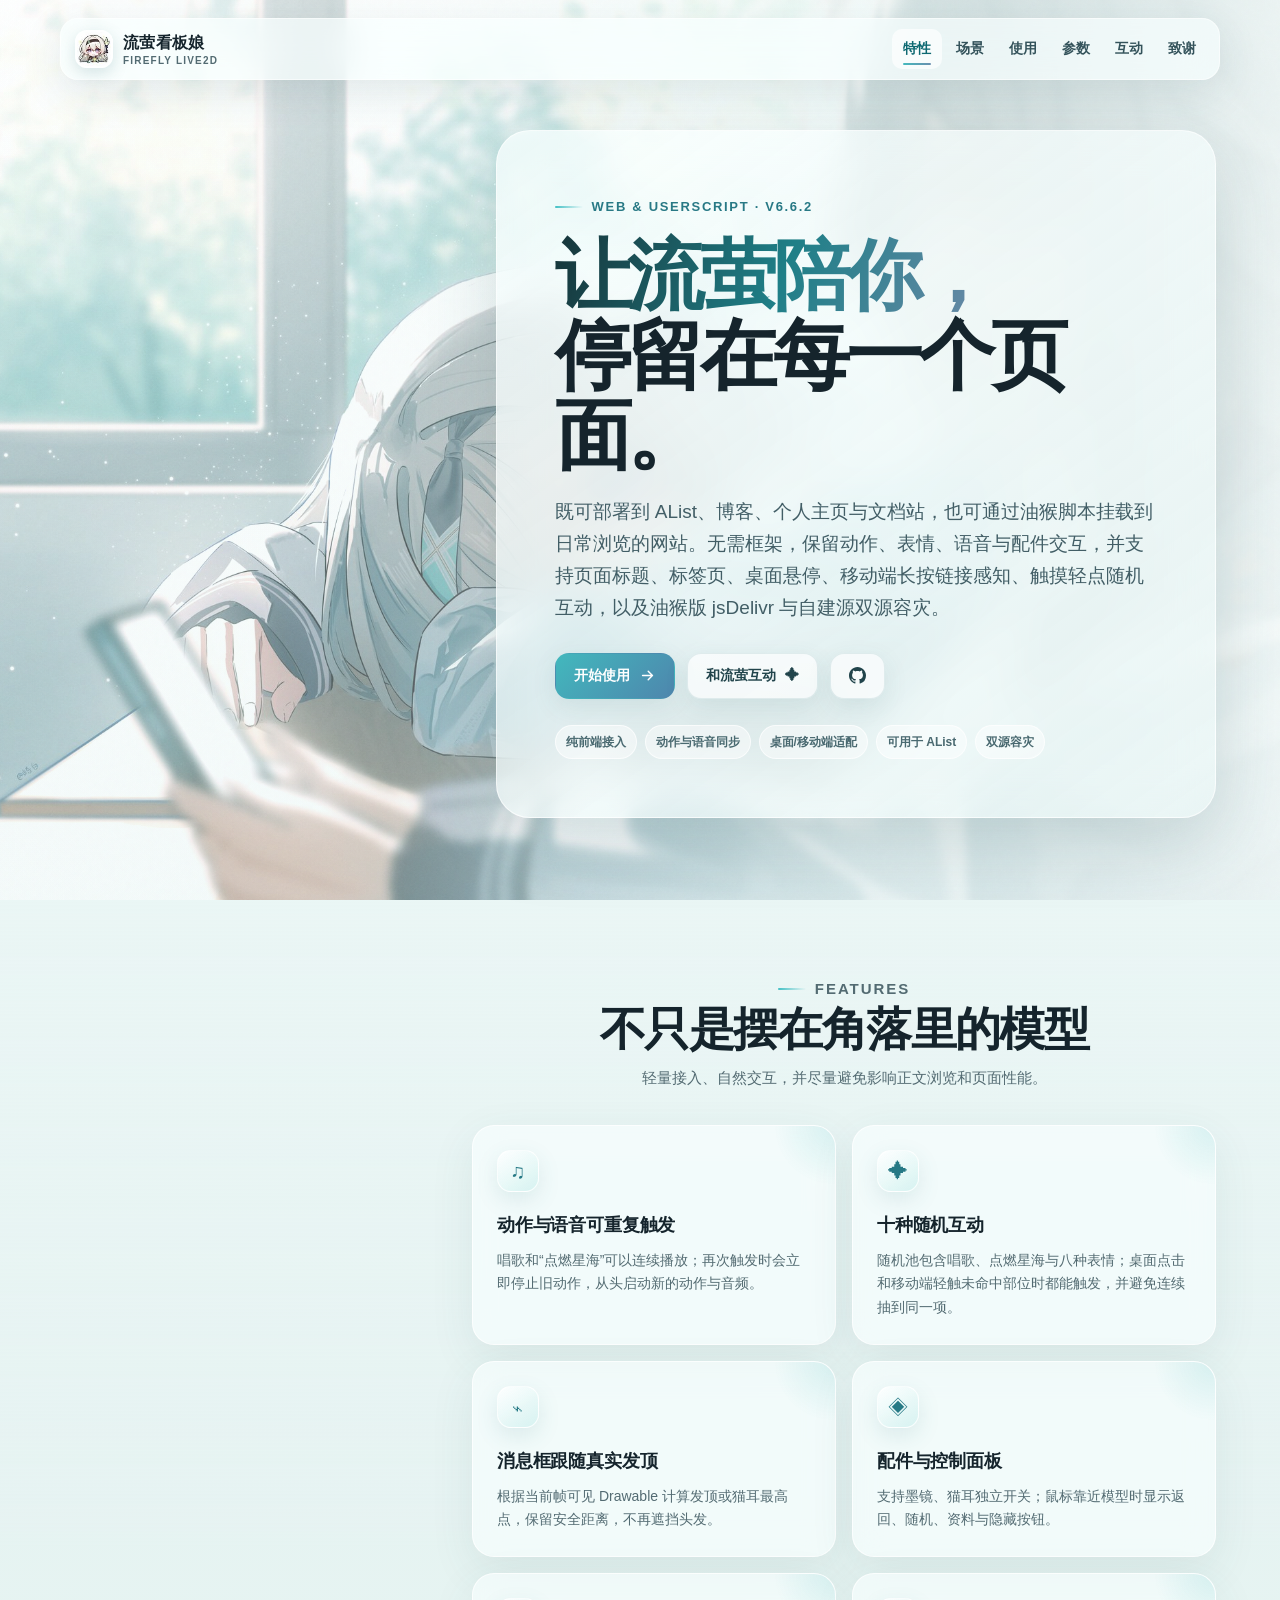
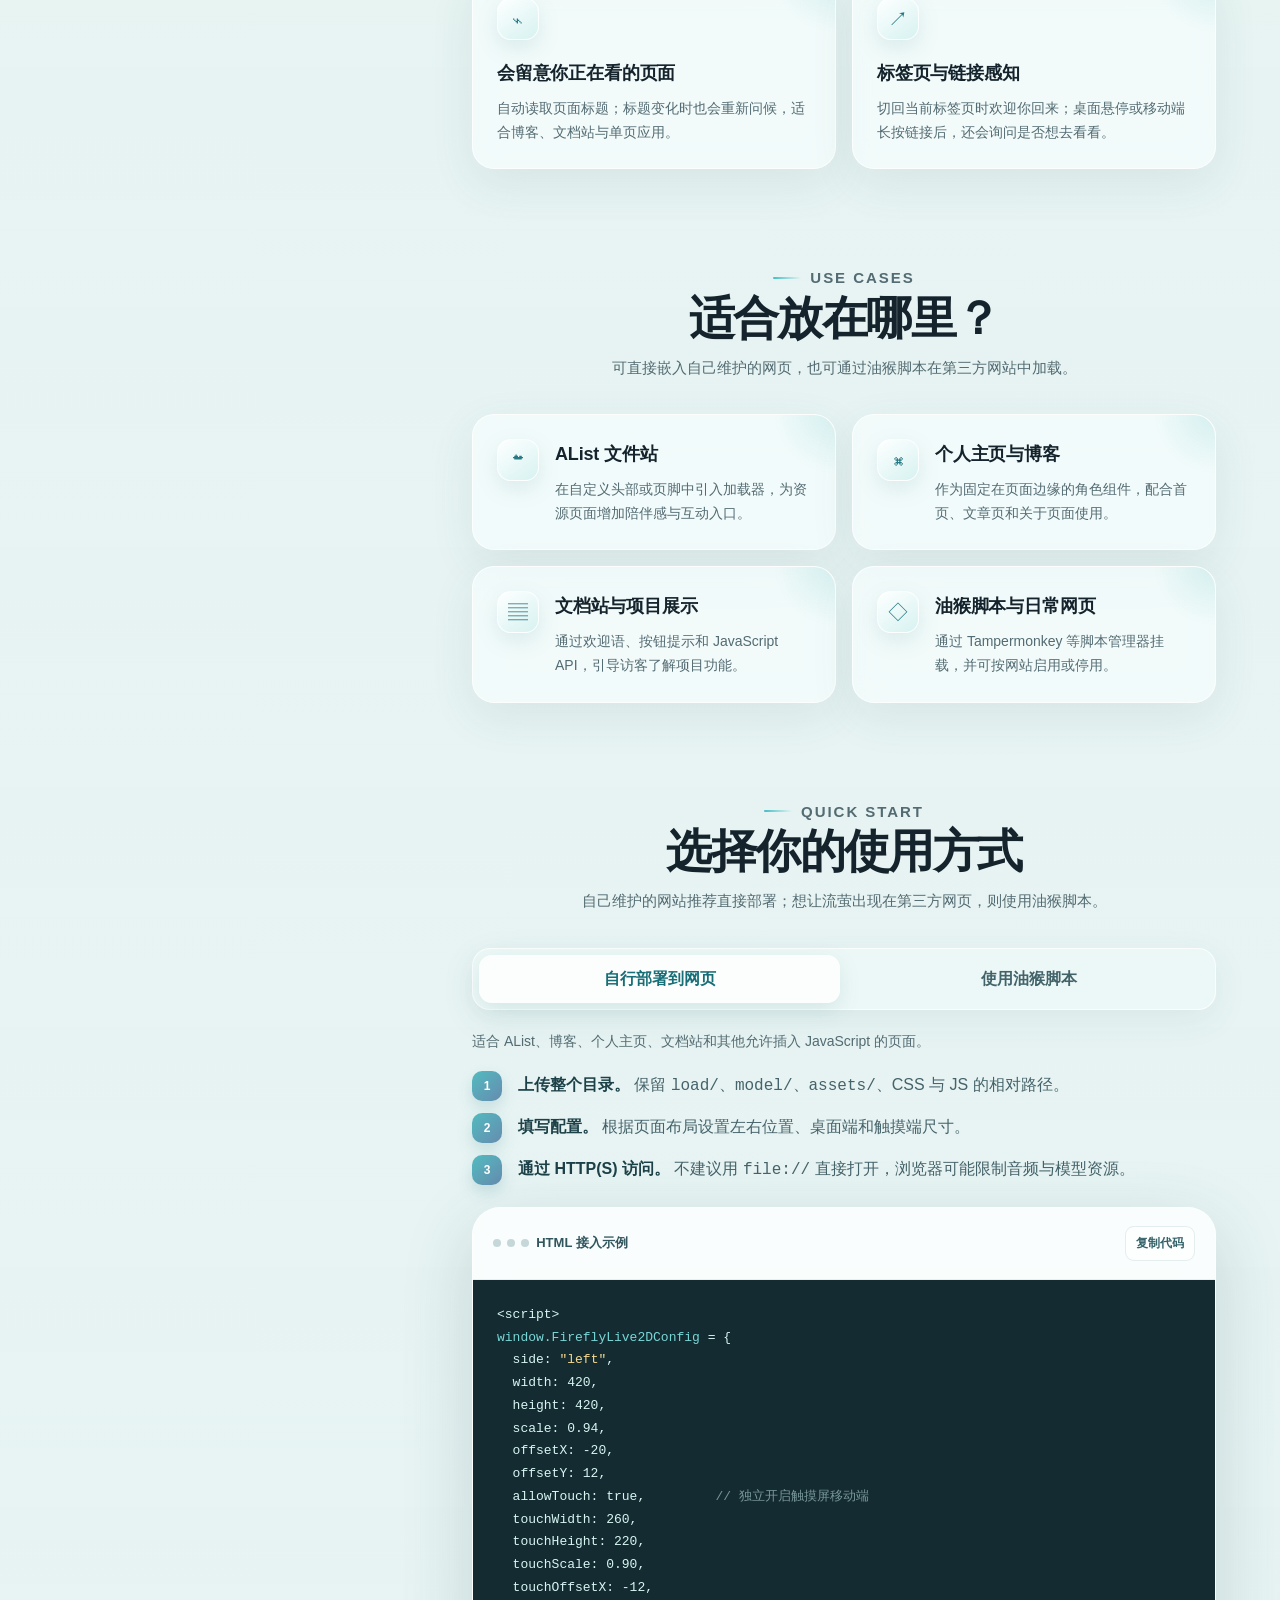
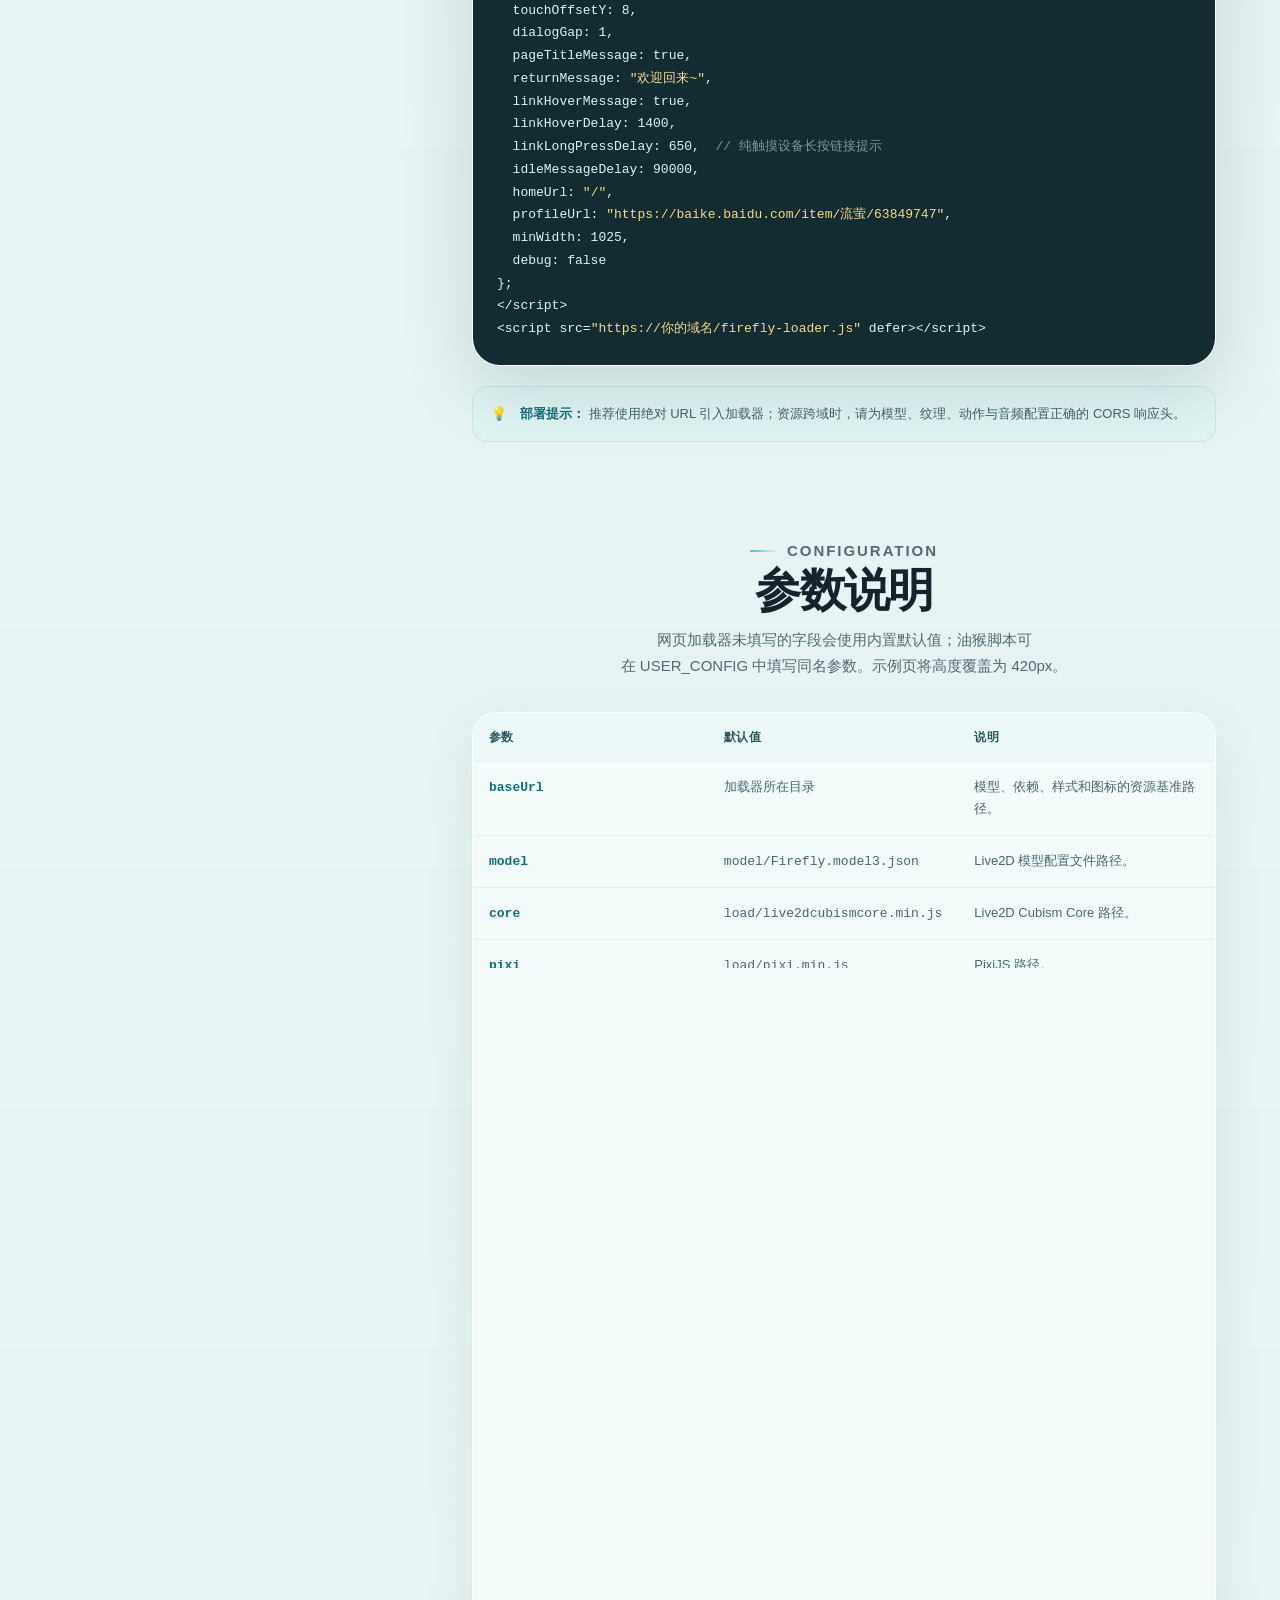
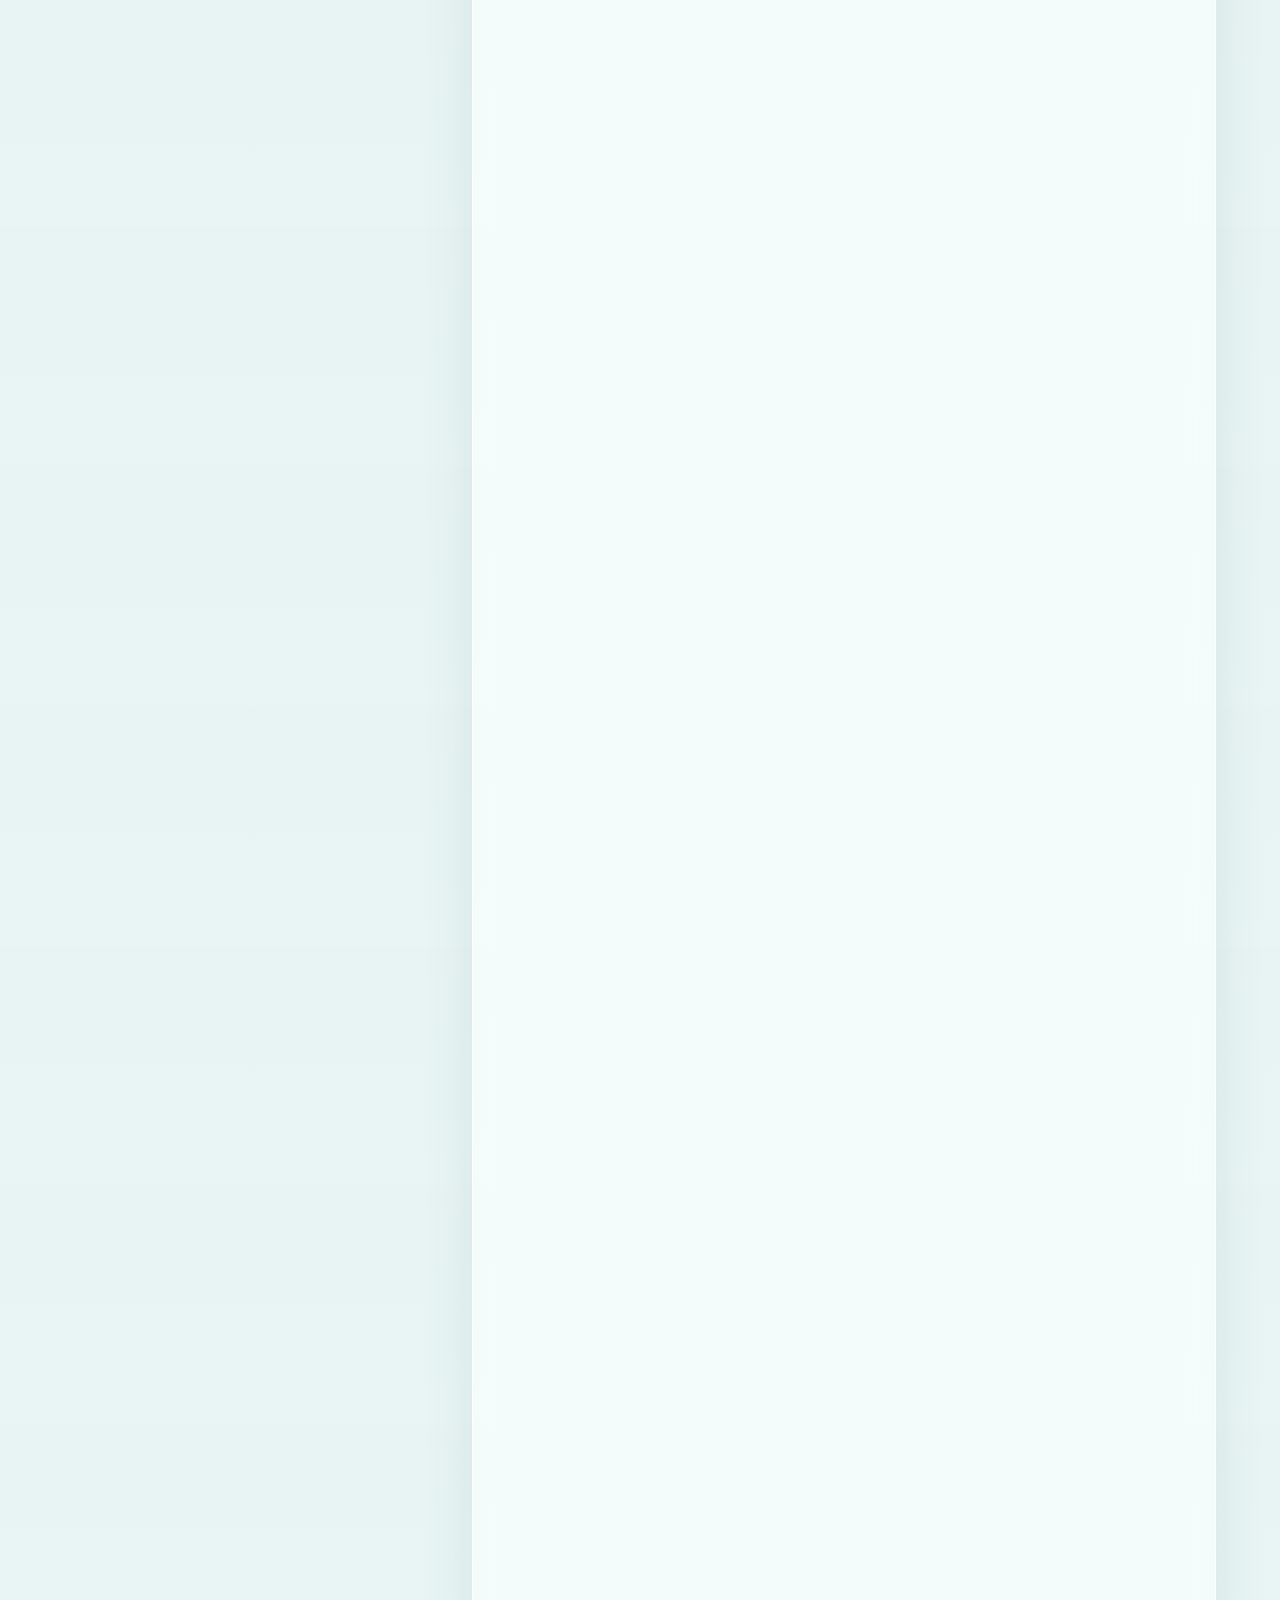
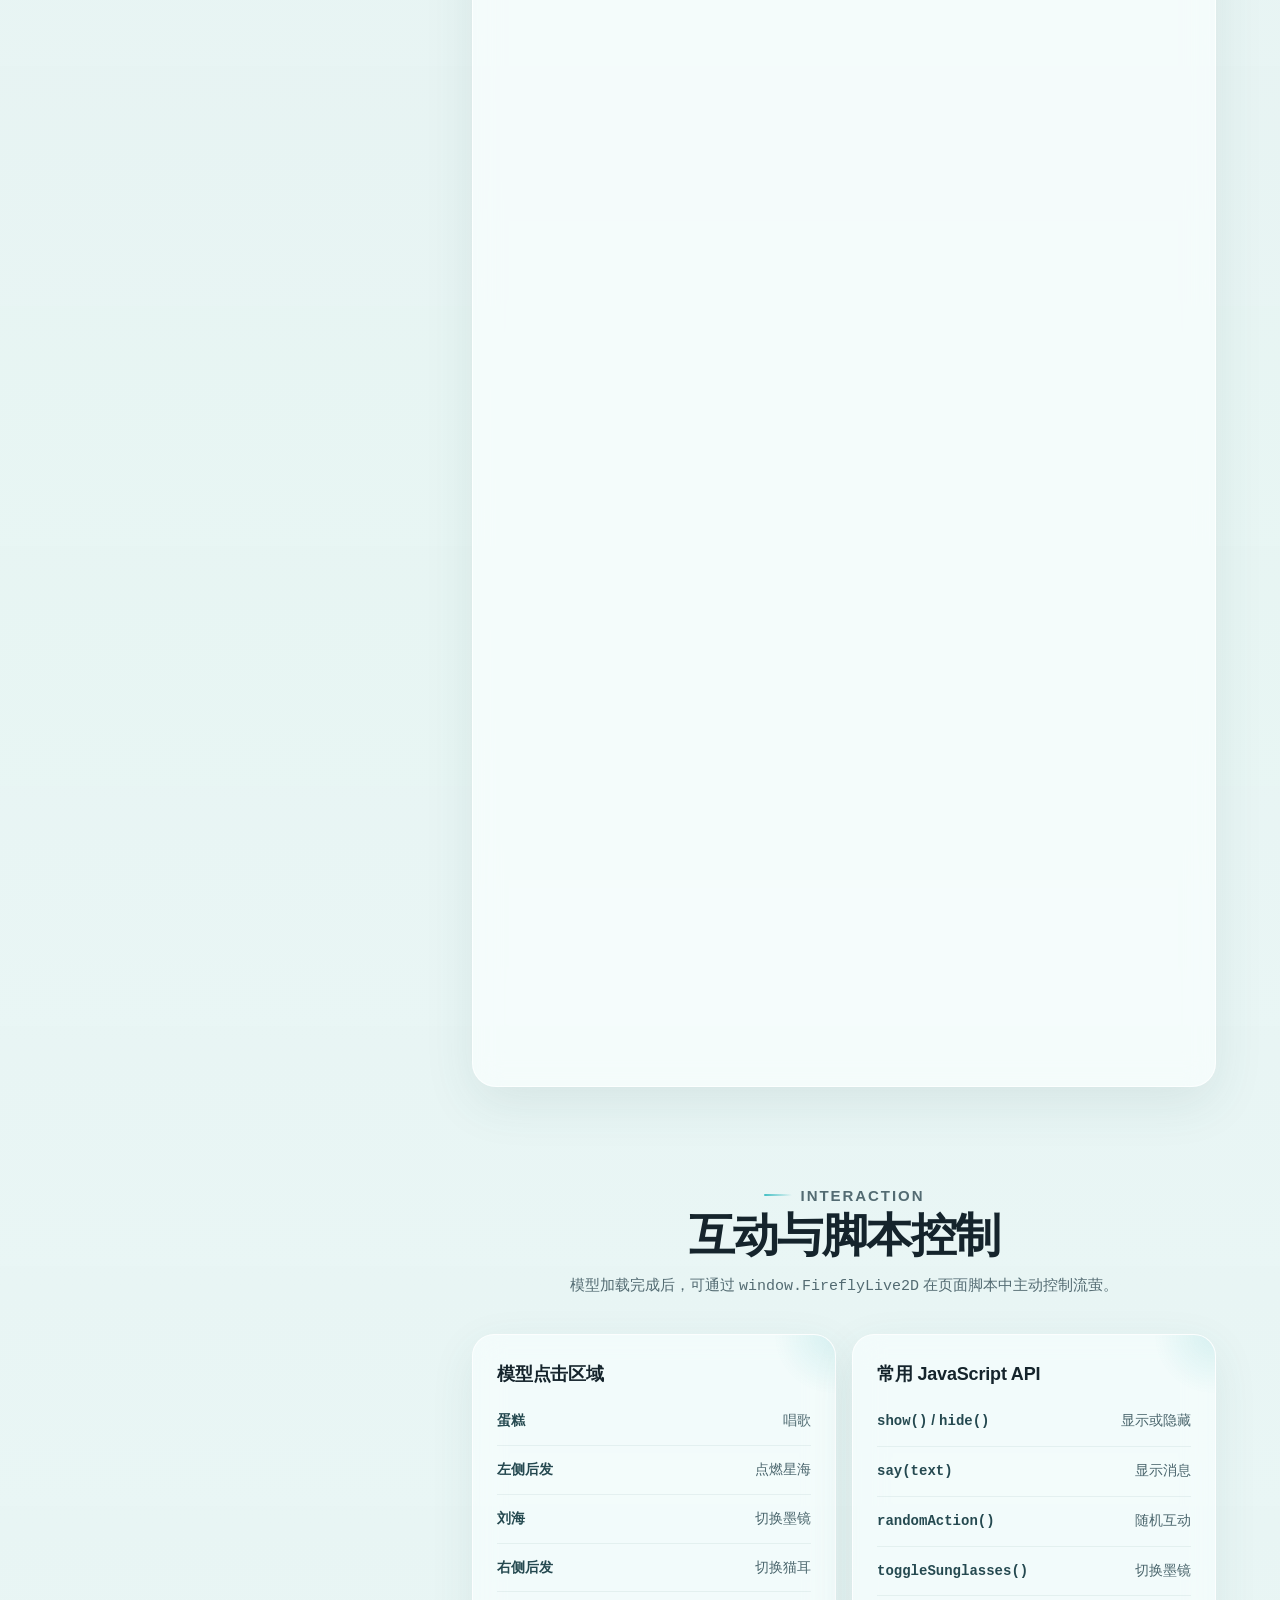
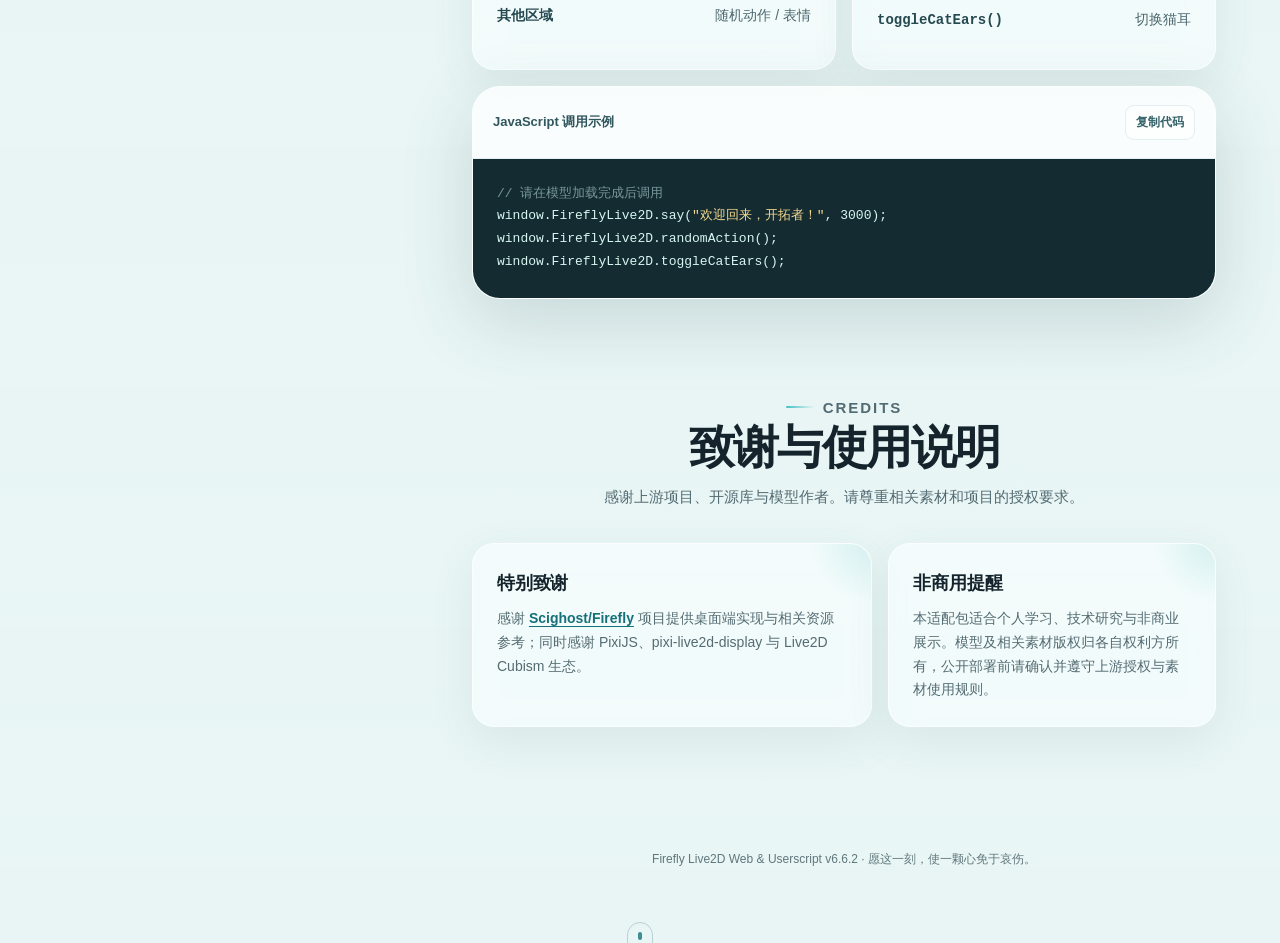
==== commit 139eeba2: "流萤看板娘" ====
--- a/index.html
+++ b/index.html
@@ -760,10 +760,10 @@
   <main id="top">
     <section class="hero" aria-labelledby="hero-title">
       <div class="hero-card">
-        <p class="eyebrow">Web & Userscript · v6.5</p>
+        <p class="eyebrow">Web & Userscript · v6.6.2</p>
         <h1 id="hero-title"><span class="gradient-text">让流萤陪你，</span><br>停留在每一个页面。</h1>
         <p class="hero-lead">
-          既可部署到 AList、博客、个人主页与文档站，也可通过油猴脚本挂载到日常浏览的网站。无需框架，保留动作、表情、语音与配件交互，并支持页面标题、标签页、桌面悬停和移动端长按链接感知。
+          既可部署到 AList、博客、个人主页与文档站，也可通过油猴脚本挂载到日常浏览的网站。无需框架，保留动作、表情、语音与配件交互，并支持页面标题、标签页、桌面悬停、移动端长按链接感知、触摸轻点随机互动，以及油猴版 jsDelivr 与自建源双源容灾。
         </p>
         <div class="actions">
           <a class="button primary" href="#quick-start">
@@ -774,12 +774,16 @@
             和流萤互动
             <span aria-hidden="true">✦</span>
           </button>
+          <a class="button" href="https://github.com/Iskongkongyo/Firefly-live2d" target="_blank">
+            <svg height="28" width="28" viewBox="0 0 16 16" fill="currentColor"><path d="M8 0C3.58 0 0 3.58 0 8c0 3.54 2.29 6.53 5.47 7.59.4.07.55-.17.55-.38 0-.19-.01-.82-.01-1.49-2.01.37-2.53-.49-2.69-.94-.09-.23-.48-.94-.82-1.13-.28-.15-.68-.52-.01-.53.63-.01 1.08.58 1.23.82.72 1.21 1.87.87 2.33.66.07-.52.28-.87.51-1.07-1.78-.2-3.64-.89-3.64-3.95 0-.87.31-1.59.82-2.15-.08-.2-.36-1.02.08-2.12 0 0 .67-.21 2.2.82.64-.18 1.32-.27 2-.27.68 0 1.36.09 2 .27 1.53-1.04 2.2-.82 2.2-.82.44 1.1.16 1.92.08 2.12.51.56.82 1.27.82 2.15 0 3.07-1.87 3.75-3.65 3.95.29.25.54.73.54 1.48 0 1.07-.01 1.93-.01 2.2 0 .21.15.46.55.38A8.013 8.013 0 0016 8c0-4.42-3.58-8-8-8z"></path></svg>
+          </a>
         </div>
         <div class="chips" aria-label="项目特性标签">
           <span class="chip">纯前端接入</span>
           <span class="chip">动作与语音同步</span>
-          <span class="chip">桌面与触摸适配</span>
+          <span class="chip">桌面/移动端适配</span>
           <span class="chip">可用于 AList</span>
+          <span class="chip">双源容灾</span>
         </div>
       </div>
       <a class="scroll-cue" href="#features" aria-label="向下查看内容"></a>
@@ -804,7 +808,7 @@
             <article class="card">
               <div class="card-icon" aria-hidden="true">✦</div>
               <h3>十种随机互动</h3>
-              <p>随机池包含唱歌、点燃星海与八种表情，并避免连续抽到同一项，让每次点击更有变化。</p>
+              <p>随机池包含唱歌、点燃星海与八种表情；桌面点击和移动端轻触未命中部位时都能触发，并避免连续抽到同一项。</p>
             </article>
             <article class="card">
               <div class="card-icon" aria-hidden="true">⌁</div>
@@ -888,13 +892,13 @@
 <span class="code-key">window.FireflyLive2DConfig</span> = {
   side: <span class="code-string">"left"</span>,
   width: 420,
-  height: 360,
+  height: 420,
   scale: 0.94,
   offsetX: -20,
   offsetY: 12,
   allowTouch: true,         <span class="code-comment">// 独立开启触摸屏移动端</span>
   touchWidth: 260,
-  touchHeight: 360,
+  touchHeight: 220,
   touchScale: 0.90,
   touchOffsetX: -12,
   touchOffsetY: 8,
@@ -921,7 +925,7 @@
           </div>
 
           <div class="install-pane" id="pane-userscript" role="tabpanel" aria-labelledby="tab-userscript" data-install-pane="userscript" hidden>
-            <p class="method-note">适合 Tampermonkey、Violentmonkey 等用户脚本管理器。脚本默认全站启用，可通过菜单对当前网站停用。</p>
+            <p class="method-note">适合 Tampermonkey、Violentmonkey 等用户脚本管理器。脚本默认全站启用，可通过菜单对当前网站停用；运行时资源会在 jsDelivr 与自建源之间自动容灾。</p>
             <ol class="steps">
               <li><div><strong>安装用户脚本管理器。</strong> Chrome、Edge、Firefox 等浏览器均可使用 Tampermonkey 或兼容扩展。</div></li>
               <li><div><strong>打开脚本安装页。</strong> 点击下方按钮，脚本管理器会识别 <code>.user.js</code> 并展示权限与安装确认。</div></li>
@@ -938,28 +942,42 @@
                 <span><span class="window-dots" aria-hidden="true"><i></i><i></i><i></i></span>&nbsp;&nbsp;油猴脚本关键配置</span>
                 <button class="copy-button" type="button" data-copy="userscript-code">复制配置</button>
               </div>
-              <pre id="userscript-code"><code><span class="code-comment">// 脚本内 USER_CONFIG；触摸端默认开启</span>
+              <pre id="userscript-code"><code><span class="code-comment">// 运行时资源：主源失败后自动尝试备用源</span>
+const RESOURCE_SOURCES = [
+  {
+    name: <span class="code-string">"jsDelivr"</span>,
+    base: <span class="code-string">"https://cdn.jsdelivr.net/gh/Iskongkongyo/Firefly-live2d@v6.5.0/"</span>,
+    timeout: 9000,
+    binaryTimeout: 12000
+  },
+  {
+    name: <span class="code-string">"自建源"</span>,
+    base: <span class="code-string">"https://live2d.202132.xyz/"</span>,
+    timeout: 15000,
+    binaryTimeout: 25000
+  }
+];
+
+<span class="code-comment">// 触摸端默认开启；主源网络故障后熔断 5 分钟</span>
+const RESOURCE_SOURCE_COOLDOWN = 5 * 60 * 1000;
 const USER_CONFIG = {
   side: <span class="code-string">"left"</span>,
   width: 420,
   height: 360,
   allowTouch: true,
   touchWidth: 260,
-  touchHeight: 360,
+  touchHeight: 220,
   touchScale: 0.90,
-  linkHoverMessage: true,
   linkLongPressDelay: 650,
   minWidth: 1025
 };
 
-<span class="code-comment">// 自行托管资源时，还要同步修改：</span>
-const BASE = <span class="code-string">"https://你的资源域名/"</span>;
-<span class="code-comment">// 以及脚本头部四行 @require 与 @connect</span></code></pre>
+<span class="code-comment">// 新增域名时同步添加 @connect；四行 @require 不支持脚本内自动回退</span></code></pre>
             </div>
 
             <div class="notice">
               <span aria-hidden="true">🔒</span>
-              <div><strong>权限说明：</strong> 本版将 <code>@connect</code> 从通配符收紧到默认资源域名。若更换 <code>BASE</code>，必须同步修改四行 <code>@require</code> 和 <code>@connect</code>。</div>
+              <div><strong>容灾说明：</strong> 模型、纹理、动作、表情、物理、音频和图标会按 <code>jsDelivr → 自建源</code> 自动切换，并在网络型故障后短暂熔断。四个 <code>@require</code> 在主脚本前加载，无法由 JavaScript 自动回退；必要时请直接改成自建源地址。脚本不会使用 Raw GitHub。</div>
             </div>
           </div>
         </section>
@@ -970,7 +988,7 @@
               <p class="eyebrow">Configuration</p>
               <h2>参数说明</h2>
             </div>
-            <p>网页加载器未填写的字段会使用内置默认值；油猴脚本可在 USER_CONFIG 中填写同名参数。示例页将高度覆盖为 360px。</p>
+            <p>网页加载器未填写的字段会使用内置默认值；油猴脚本可在 USER_CONFIG 中填写同名参数。示例页将高度覆盖为 420px。</p>
           </div>
           <div class="table-wrap">
             <table>
@@ -985,7 +1003,7 @@
                 <tr><td><code>icon</code></td><td><code>assets/firefly-icon.jpg</code></td><td>隐藏后用于恢复显示的按钮图标。</td></tr>
                 <tr><td><code>side</code></td><td><code>"left"</code></td><td>固定位置，可填写 <code>left</code> 或 <code>right</code>。</td></tr>
                 <tr><td><code>width</code></td><td><code>420</code></td><td>组件画布宽度，单位为 px。</td></tr>
-                <tr><td><code>height</code></td><td><code>360</code></td><td>组件画布高度，单位为 px；示例页面使用 360。</td></tr>
+                <tr><td><code>height</code></td><td><code>620</code></td><td>组件画布高度，单位为 px；示例页面使用 420。</td></tr>
                 <tr><td><code>scale</code></td><td><code>0.94</code></td><td>模型在画布中的缩放倍率。</td></tr>
                 <tr><td><code>offsetX</code></td><td><code>-20</code></td><td>模型水平偏移，正值向右。</td></tr>
                 <tr><td><code>offsetY</code></td><td><code>12</code></td><td>模型垂直偏移，正值向下。</td></tr>
@@ -993,7 +1011,7 @@
                 <tr><td><code>minWidth</code></td><td><code>1025</code></td><td>仅控制非触摸桌面端的最小加载宽度，不再用于开启移动端。</td></tr>
                 <tr><td><code>allowTouch</code></td><td><code>false</code></td><td>是否允许在主指针为粗指针的触摸设备加载模型。</td></tr>
                 <tr><td><code>touchWidth</code></td><td><code>260</code></td><td>触摸模式画布宽度；超过可视视口时自动收缩。</td></tr>
-                <tr><td><code>touchHeight</code></td><td><code>360</code></td><td>触摸模式画布高度；超过可视视口时自动收缩。</td></tr>
+                <tr><td><code>touchHeight</code></td><td><code>220</code></td><td>触摸模式画布高度；超过可视视口时自动收缩。</td></tr>
                 <tr><td><code>touchScale</code></td><td><code>0.9</code></td><td>触摸模式下模型的独立缩放倍率。</td></tr>
                 <tr><td><code>touchOffsetX</code></td><td><code>-12</code></td><td>触摸模式水平偏移。</td></tr>
                 <tr><td><code>touchOffsetY</code></td><td><code>8</code></td><td>触摸模式垂直偏移。</td></tr>
@@ -1022,7 +1040,9 @@
                 <tr><td><code>idleMessages</code></td><td>3 条内置消息</td><td>长时间无操作时随机显示的陪伴语；设为 <code>[]</code> 可关闭。</td></tr>
                 <tr><td><code>idleMessageDelay</code></td><td><code>90000</code></td><td>首次空闲提示等待时间，单位毫秒。</td></tr>
                 <tr><td><code>idleMessageInterval</code></td><td><code>120000</code></td><td>后续空闲陪伴消息的间隔。</td></tr>
-                <tr><td><code>fallbackClick</code></td><td><code>true</code></td><td>点击未命中指定区域时，是否执行随机互动。</td></tr>
+                <tr><td><code>fallbackClick</code></td><td><code>true</code></td><td>点击或轻触未命中指定区域时，是否执行随机互动；桌面端与触摸端均生效。</td></tr>
+                <tr><td><code>touchTapMoveTolerance</code></td><td><code>14</code></td><td>触摸端判定轻触时允许的最大移动距离，单位像素；超过后视为滑动并取消互动。</td></tr>
+                <tr><td><code>touchTapMaxDuration</code></td><td><code>600</code></td><td>触摸端轻触的最长持续时间，单位毫秒；长按不会误触发随机动作。</td></tr>
                 <tr><td><code>expressionDuration</code></td><td><code>4200</code></td><td>八种表情保持时长，单位为毫秒。</td></tr>
                 <tr><td><code>dialogGap</code></td><td><code>24</code></td><td>消息框额外间距；实际安全距离约为 <code>6px + dialogGap</code>。</td></tr>
                 <tr><td><code>buttonHintDuration</code></td><td><code>2600</code></td><td>悬停控制按钮时提示消息的显示时长。</td></tr>
@@ -1102,7 +1122,7 @@
         </section>
 
         <footer>
-          <p>Firefly Live2D Web & Userscript v6.5 · 愿这一刻，使一颗心免于哀伤。</p>
+          <p>Firefly Live2D Web & Userscript v6.6.2 · 愿这一刻，使一颗心免于哀伤。</p>
         </footer>
       </div>
     </div>
@@ -1112,13 +1132,13 @@
     window.FireflyLive2DConfig = {
       side: "left",
       width: 420,
-      height: 360,
+      height: 420,
       scale: 0.94,
       offsetX: -20,
       offsetY: 12,
       allowTouch: true,
       touchWidth: 260,
-      touchHeight: 360,
+      touchHeight: 220,
       touchScale: 0.90,
       touchOffsetX: -12,
       touchOffsetY: 8,
